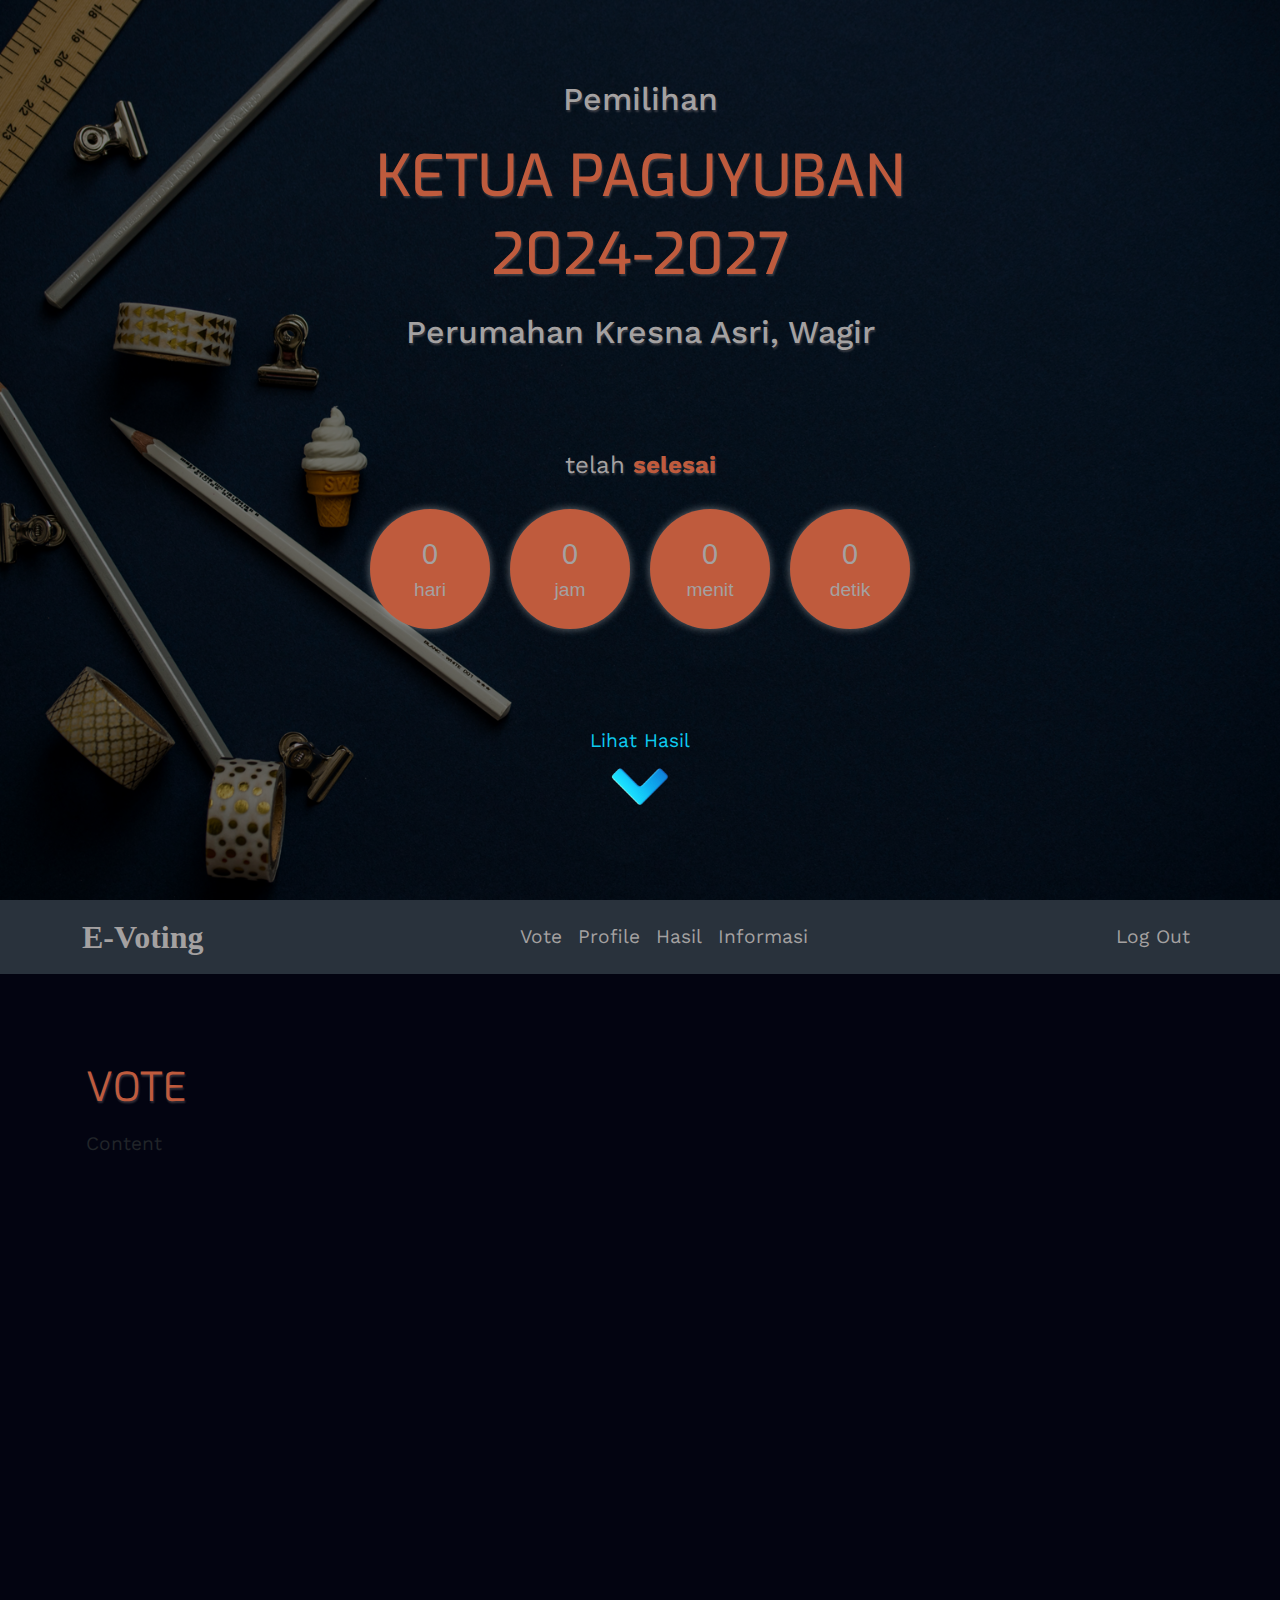
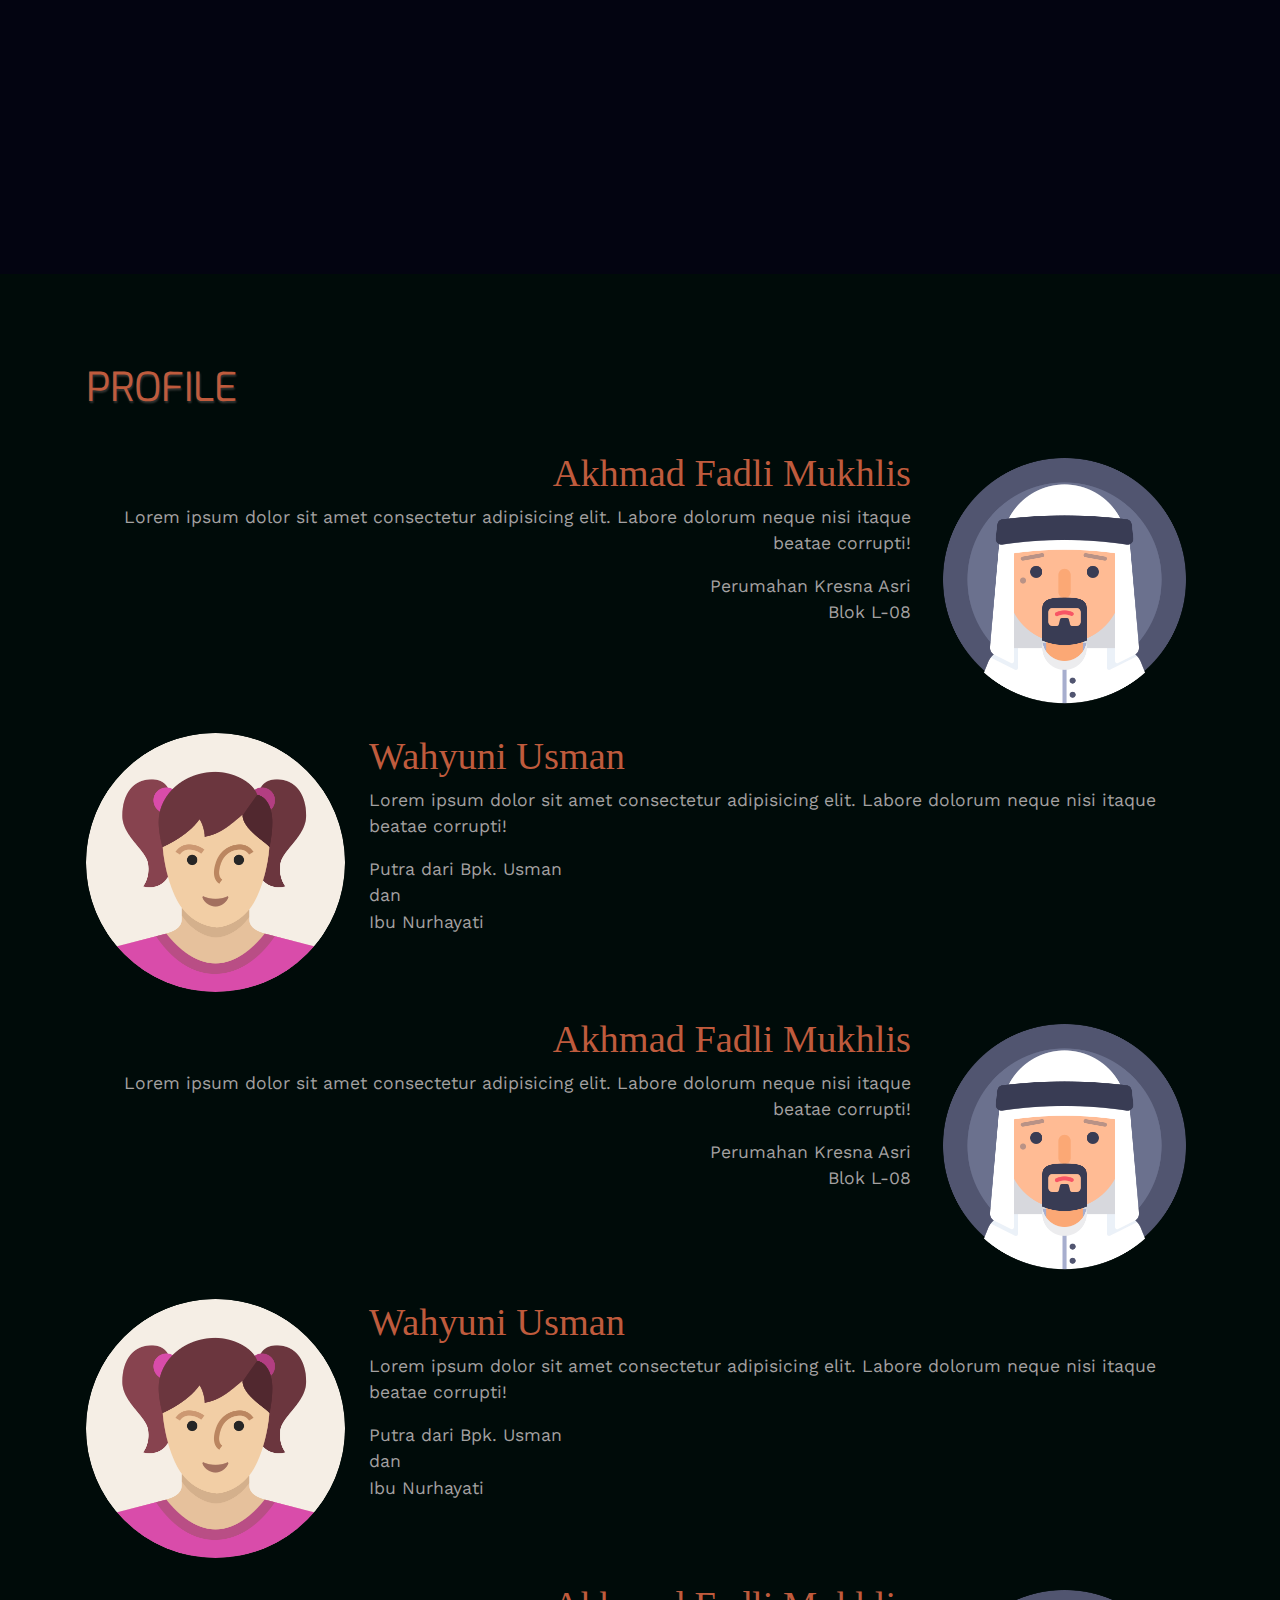
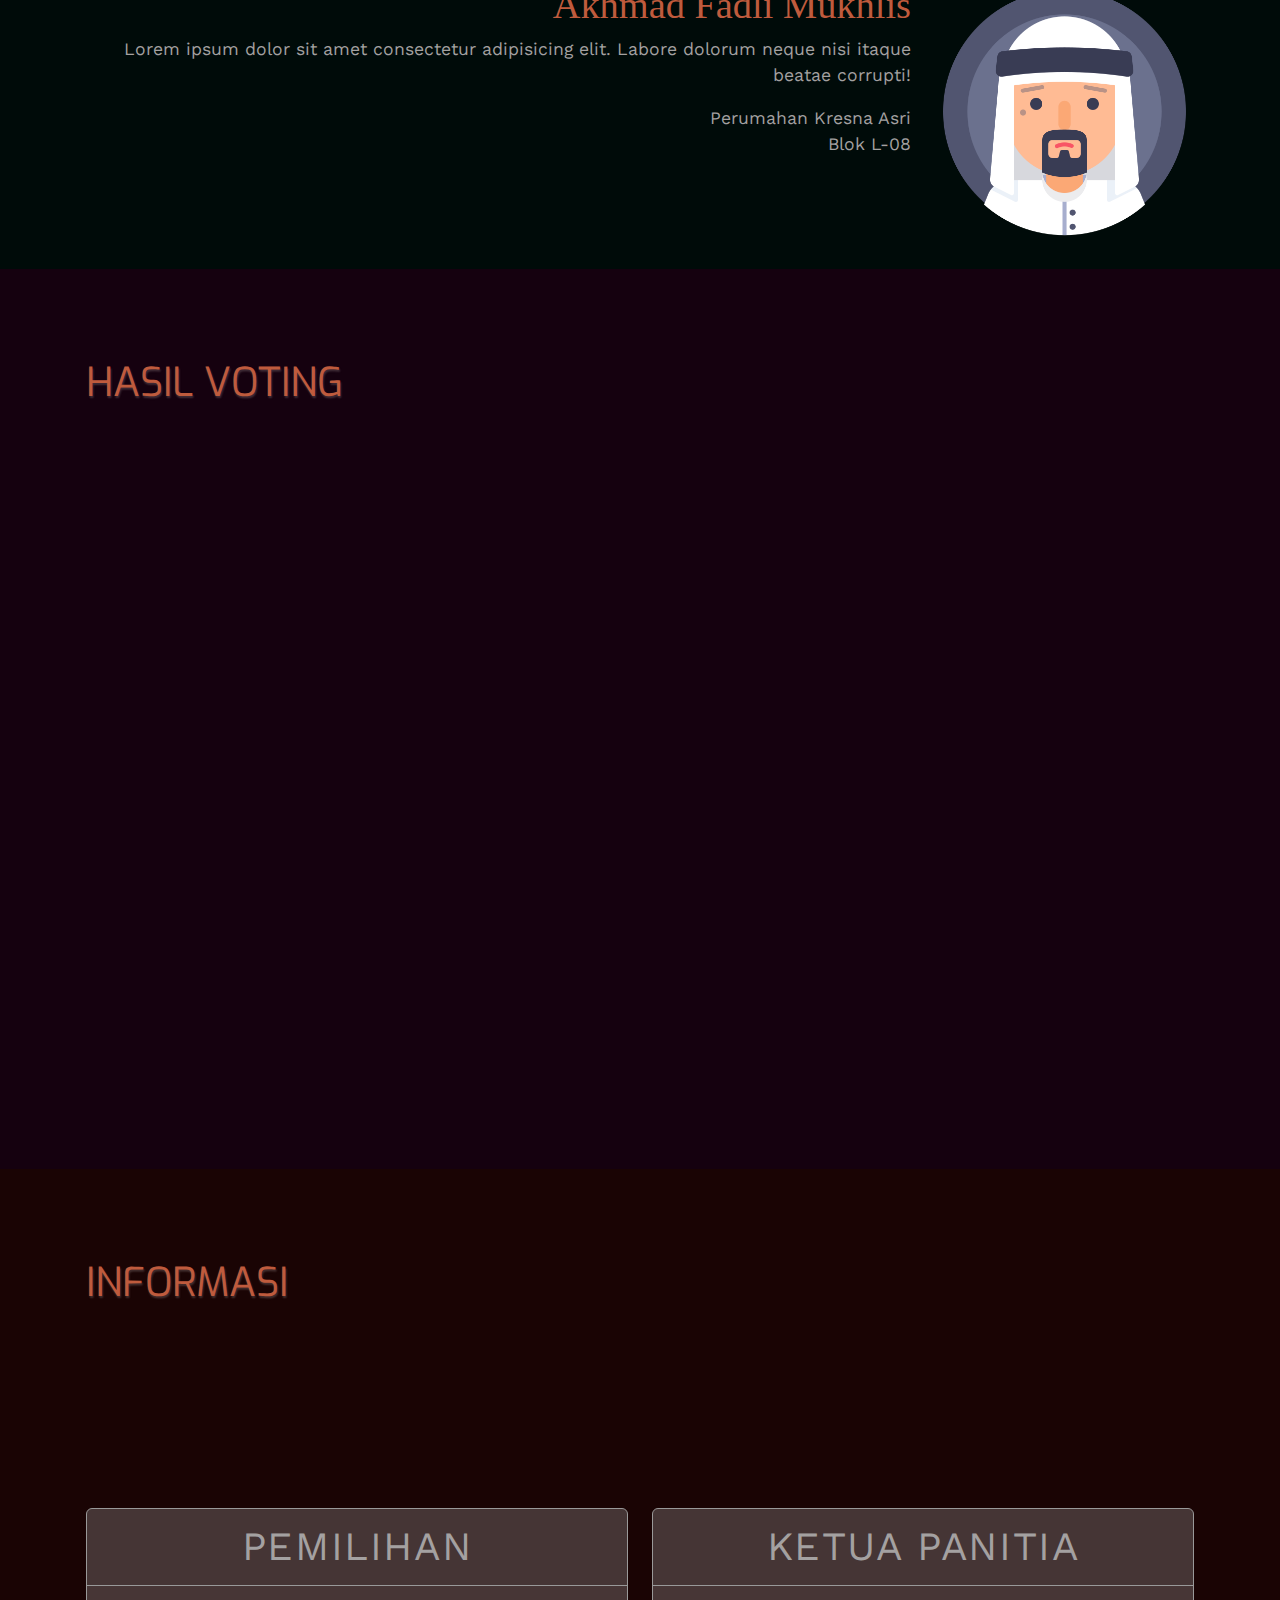
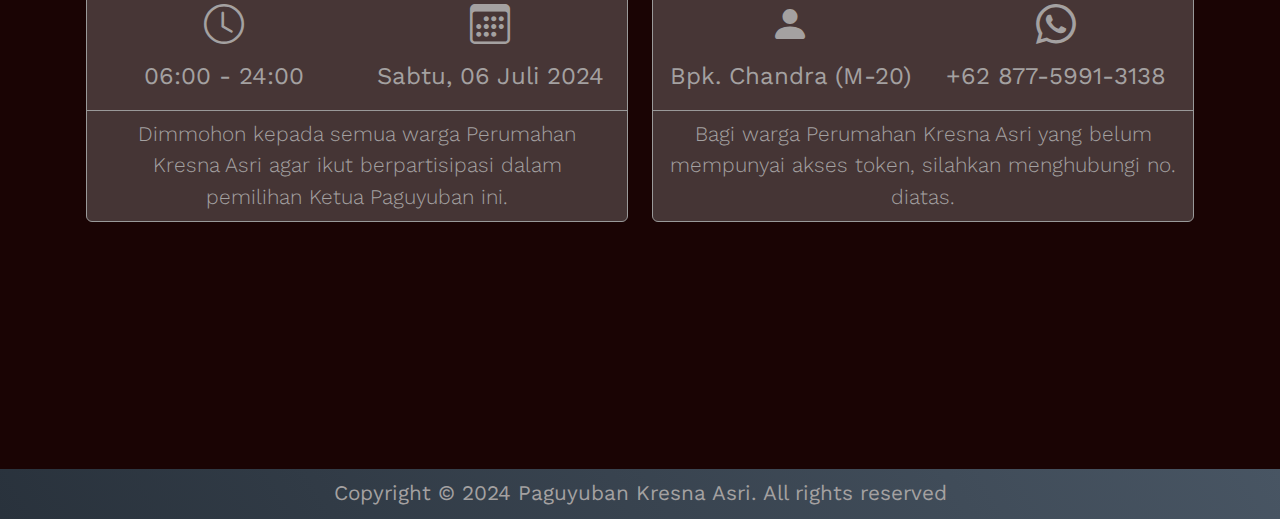
==== main.html @ 70412a26 "e-voting" ====
<!DOCTYPE html>
<html lang="en">

<head>
    <meta charset="UTF-8">
    <meta name="viewport" content="width=device-width, initial-scale=1.0">
    <title>e-voting</title>

    <!-- Bootsrap -->
    <link href="https://cdn.jsdelivr.net/npm/bootstrap@5.3.3/dist/css/bootstrap.min.css" rel="stylesheet"
        integrity="sha384-QWTKZyjpPEjISv5WaRU9OFeRpok6YctnYmDr5pNlyT2bRjXh0JMhjY6hW+ALEwIH" crossorigin="anonymous">

    <!-- Bootstrap Icons-->
    <link rel="stylesheet" href="https://cdn.jsdelivr.net/npm/bootstrap-icons@1.11.3/font/bootstrap-icons.min.css">

    <!-- Google Fonts -->
    <link rel="preconnect" href="https://fonts.googleapis.com">
    <link rel="preconnect" href="https://fonts.gstatic.com" crossorigin>
    <link
        href="https://fonts.googleapis.com/css2?family=Exo:ital,wght@0,100..900;1,100..900&family=Work+Sans:ital,wght@0,100..900;1,100..900&display=swap"
        rel="stylesheet">

    <!-- simplyCountdown -->
    <link rel="stylesheet" href="simplyCountdown.theme.default.css" />
    <script src="simplyCountdown.min.js"></script>

    <link rel="stylesheet" href="main-css.css">


</head>

<body>
    <a style="display:none" id="redirec" href="http://e-voting.test/main.html" target="_top">Link</a>

    <!-- Home -->
    <section id="home" class="d-flex text-center">
        <main class="home container d-flex align-items-center flex-column w-100">
            <div class="p-2 mt-auto">
                <h4>Pemilihan</h4>
            </div>
            <div class="p-2">
                <h1>KETUA PAGUYUBAN</h1>
                <h1>2024-2027</h1>
            </div>
            <div class="p-2 mb-auto">
                <h4>Perumahan Kresna Asri, Wagir</h4>
            </div>
            <div class="p-2">
                <p id="txtProses">akan <b class="text-orange">dimulai</b> dalam:</p>
                <div class="simply-countdown countdown"></div>
            </div>
            <div class="p-2 mb-auto mt-auto">
                <a class="arrow text-decoration-none align-items-center flex-column mt-3 bg-transparent" href="#profile"
                    id="moreInfo">
                    <div id="txtInfo" class="text-info">Lihat Profil Calon</div>
                    <img id="arrow" src="img/arrow.png" alt="arrow icon">
                </a>
            </div>
        </main>
    </section>
    <!-- End Home -->

    <!-- Navigation -->
    <nav class="navbar navbar-expand sticky-top mynavbar">
        <div class="container">
            <a class="navbar-brand" href="#">E-Voting</a>
            <button class="navbar-toggler" type="button" data-bs-toggle="collapse" data-bs-target="#navbarNav"
                aria-controls="navbarNav" aria-expanded="false" aria-label="Toggle navigation">
                <span class="navbar-toggler-icon"></span>
            </button>
            <div class="collapse navbar-collapse" id="navbarNav">
                <ul class="navbar-nav ms-auto">
                    <li class="nav-item">
                        <a class="nav-link" href="#vote">Vote</a>
                    </li>
                    <li class="nav-item">
                        <a class="nav-link" href="#profile">Profile</a>
                    </li>
                    <li class="nav-item">
                        <a class="nav-link" href="#result">Hasil</a>
                    </li>
                    <li class="nav-item">
                        <a class="nav-link" href="#contact">Informasi</a>
                    </li>
                </ul>
                <ul class="navbar-nav ms-auto">
                    <li class="nav-item">
                        <a class="nav-link" href="#">Log Out</a>
                    </li>
                </ul>
            </div>
        </div>
    </nav>
    <!-- End Navigation -->

    <!-- Vote -->
    <section id="vote" class="d-flex text-dark">
        <main class="container d-flex flex-column w-100">
            <div class="p-1 title">
                VOTE
            </div>
            <div class="p-1 mt-1 content">
                Content
            </div>
        </main>

    </section>
    <!-- End Vote -->

    <!-- Profile -->
    <section id="profile" class="d-flex">
        <main class="container d-flex flex-column w-100">
            <div class="p-1 title">
                PROFILE
            </div>
            <div class="p-1 mt-1 content">
                <div class="row calon" id="calon">
                    <div class="col-12 mb-4">
                        <div class="row">
                            <div class="col-9 text-end ">
                                <h3>Akhmad Fadli Mukhlis</h3>
                                <p>Lorem ipsum dolor sit amet consectetur adipisicing elit. Labore dolorum neque nisi
                                    itaque beatae
                                    corrupti!</p>
                                <p>Perumahan Kresna Asri <br> Blok L-08</p>
                            </div>
                            <div class="col-3">
                                <img src="img/userprofile1.png" alt="Akhmad Fadli Mukhlis"
                                    class="img-responsive rounded-circle ">
                            </div>
                        </div>
                    </div>
                    <div class="col-12 mb-4">
                        <div class="row">
                            <div class="col-3">
                                <img src="img/userprofile.png" alt="Wahyuni" class="img-responsive rounded-circle ">
                            </div>
                            <div class="col-9">
                                <h3>Wahyuni Usman</h3>
                                <p>Lorem ipsum dolor sit amet consectetur adipisicing elit. Labore dolorum neque nisi
                                    itaque beatae
                                    corrupti!</p>
                                <p>Putra dari Bpk. Usman <br> dan <br> Ibu Nurhayati</p>
                            </div>
                        </div>
                    </div>
                    <div class="col-12 mb-4">
                        <div class="row">
                            <div class="col-9 text-end ">
                                <h3>Akhmad Fadli Mukhlis</h3>
                                <p>Lorem ipsum dolor sit amet consectetur adipisicing elit. Labore dolorum neque nisi
                                    itaque beatae
                                    corrupti!</p>
                                <p>Perumahan Kresna Asri <br> Blok L-08</p>
                            </div>
                            <div class="col-3">
                                <img src="img/userprofile1.png" alt="Akhmad Fadli Mukhlis"
                                    class="img-responsive rounded-circle ">
                            </div>
                        </div>
                    </div>
                    <div class="col-12 mb-4">
                        <div class="row">
                            <div class="col-3">
                                <img src="img/userprofile.png" alt="Wahyuni" class="img-responsive rounded-circle ">
                            </div>
                            <div class="col-9">
                                <h3>Wahyuni Usman</h3>
                                <p>Lorem ipsum dolor sit amet consectetur adipisicing elit. Labore dolorum neque nisi
                                    itaque beatae
                                    corrupti!</p>
                                <p>Putra dari Bpk. Usman <br> dan <br> Ibu Nurhayati</p>
                            </div>
                        </div>
                    </div>
                    <div class="col-12 mb-4">
                        <div class="row">
                            <div class="col-9 text-end ">
                                <h3>Akhmad Fadli Mukhlis</h3>
                                <p>Lorem ipsum dolor sit amet consectetur adipisicing elit. Labore dolorum neque nisi
                                    itaque beatae
                                    corrupti!</p>
                                <p>Perumahan Kresna Asri <br> Blok L-08</p>
                            </div>
                            <div class="col-3">
                                <img src="img/userprofile1.png" alt="Akhmad Fadli Mukhlis"
                                    class="img-responsive rounded-circle ">
                            </div>
                        </div>
                    </div>
                </div>
        </main>
    </section>
    <!-- End Profile -->

    <!-- Result -->
    <section id="result" class="d-flex text-dark">
        <main class="container d-flex flex-column w-100">
            <div class="p-1 title">
                HASIL VOTING
            </div>
            <div class="p-1 mt-1 content">

            </div>
        </main>
    </section>
    <!-- End Result -->

    <!-- Contact -->
    <section id="contact" class="d-flex">
        <main class="container d-flex flex-column info pb-4">
            <div class="p-1 title mb-3">
                INFORMASI
            </div>
            <div class="row justify-content-center p-1 mt-auto mb-auto">
                <div class="col-lg-6 col-10">
                    <div class="card text-center mb-5">
                        <div class="card-header"> PEMILIHAN </div>
                        <div class="card-body">
                            <div class="row justify-content-center ">
                                <div class="col-md-6">
                                    <i class="bi bi-clock h1 d-block "></i>
                                    <span>06:00 - 24:00</span>
                                </div>
                                <div class="col-md-6">
                                    <i class="bi bi-calendar3 h1 d-block "></i>
                                    <span>Sabtu, 06 Juli 2024</span>
                                </div>
                            </div>
                        </div>
                        <div class="card-footer">
                            Dimmohon kepada semua warga Perumahan Kresna Asri agar ikut berpartisipasi dalam pemilihan
                            Ketua Paguyuban ini.
                        </div>
                    </div>
                </div>
                <div class="col-lg-6 col-10">
                    <div class="card text-center">
                        <div class="card-header"> KETUA PANITIA </div>
                        <div class="card-body">
                            <div class="row justify-content-center ">
                                <div class="col-md-6">
                                    <i class="bi bi-person-fill h1 d-block"></i>
                                    <span>Bpk. Chandra (M-20)</span>
                                </div>
                                <div class="col-md-6">
                                    <i class="bi bi-whatsapp h1 d-block "></i>
                                    <a href="https://wa.me/6287759913138?text=Saya%20belum%20mendapatkan%20Token%20pemilihan%20Ketua%20Paguyuban."
                                        target="_blank">+62 877-5991-3138</a>
                                </div>
                            </div>
                        </div>
                        <div class="card-footer">
                            Bagi warga Perumahan Kresna Asri yang belum mempunyai akses token, silahkan menghubungi no.
                            diatas.
                        </div>
                    </div>
                </div>
            </div>
        </main>
    </section>
    <!-- End Contact -->

    <!-- Footer -->
    <div id="footer" class="d-flex">
        <div class="footer container d-flex align-items-center justify-content-center">
            <p class="mt-auto mb-auto">Copyright © 2024 Paguyuban Kresna Asri. All rights reserved</p>
        </div>
    </div>
    <!-- End Footer -->

    <script src="https://cdn.jsdelivr.net/npm/bootstrap@5.3.3/dist/js/bootstrap.bundle.min.js"
        integrity="sha384-YvpcrYf0tY3lHB60NNkmXc5s9fDVZLESaAA55NDzOxhy9GkcIdslK1eN7N6jIeHz"
        crossorigin="anonymous"></script>

    <script src="main-js.js"></script>
</body>

</html>
---- simplyCountdown.theme.default.css ----
.simply-countdown {
  overflow: hidden;
  display: table;
  font-family: "Arial", sans-serif;
  margin: auto;
}
.simply-countdown > .simply-section {
  width: 50px;
  height: 50px;
  padding: 60px;
  display: flex;
  align-items: center;
  justify-content: center;
  float: left;
  margin: 10px;
  background: #bf5b3d;
  box-shadow: 0 1px 3px rgba(0, 0, 0, 0.12), 0 1px 2px rgba(0, 0, 0, 0.24);
  border-radius: 50%;
}
.simply-countdown > .simply-section .simply-amount,
.simply-countdown > .simply-section .simply-word {
  display: block;
  text-align: center;
}

.simply-countdown > .simply-section .simply-amount {
  font-size: 1.8rem;
}
---- main-css.css ----
:root {
  --orange: #bf5b3d;
  --bg: #0a0a0a;
  --textshadow: 0 2px 2px rgba(24, 23, 28, 0.5);
  --textshadow1: 1px 2px 2px rgba(168, 153, 153, 0.3);
  --cardshadow: 5px 5px 15px rgba(0, 0, 0, 0.9);
  --textcolor: #a4a1a1;
  --worksan: "Work Sans", sans-serif;
  --exo: "Exo", sans-serif;
}

.text-orange {
  color: var(--orange);
}

body {
  font-size: 1.2rem;
  font-family: var(--worksan);
  color: var(--textcolor);
}

section {
  min-height: 100vh;
  position: relative;
}

/* Home */
#home {
  background-image: url(img/bg-home.png);
  background-size: cover;
  background-position: center;
  position: relative;
  z-index: 1;
}

#home::after,
#vote::after,
#profile::after,
#result::after,
#contact::after {
  content: "";
  position: absolute;
  left: 0;
  top: 0;
  height: 100%;
  width: 100%;
  background-color: rgba(0, 0, 0, 0.5);
  /* opacity: 0.5; */
  z-index: -1;
}

#home h1,
#home h4,
#home p {
  text-shadow: var(--textshadow1);
}

#home h1 {
  font-family: var(--exo);
  font-size: 3.6rem;
  color: var(--orange);
}

#home h4 {
  font-size: 2rem;
}

#home p {
  font-size: 1.5rem;
}

#home .arrow img {
  width: 64px;
}

#arrow {
  animation: 2s upDown infinite;
}

.simply-countdown > .simply-section {
  box-shadow: 0 0 8px rgba(255, 255, 255, 0.4);
}
/* End Home */

/* Navbar */
.mynavbar {
  background-color: #29323c;
  /* background-color: rgba(255, 255, 255, 0.5); */
  /* backdrop-filter: blur(4px); */
}

.mynavbar .navbar-brand {
  font-family: "Sacramento", cursive;
  font-size: 2rem;
  font-weight: bold;
  color: var(--textcolor);
}

.mynavbar .nav-link {
  color: var(--textcolor);
}

.mynavbar .nav-link:hover {
  text-decoration: underline;
  text-underline-offset: 0.5rem;
}
/* End Navbar */

#vote,
#profile,
#result,
#contact {
  padding-top: 5rem;
}

.title {
  font-family: var(--exo);
  font-size: 2.5rem;
  color: var(--orange);
  text-shadow: var(--textshadow1);
}

/* Vote */
#vote {
  background: #070922;
  position: relative;
  z-index: 1;
}
/* End Vote */

/* Profile */
#profile {
  background: #011612;
  position: relative;
  z-index: 1;
}

#profile p {
  font-size: 1.1rem;
}

#profile .calon {
  margin-top: 20px;
}

#profile .calon h3 {
  font-family: "Sacramento", cursive;
  font-size: 2.4rem;
  color: var(--orange);
}

#profile .calon img {
  width: 100%;
}
/* End Profile */

/* Result */
#result {
  background: #2b021f;
  position: relative;
  z-index: 1;
}
/* End Result */

/* Contact */
#contact {
  background: #340909;
  position: relative;
  z-index: 1;
}

.info .alamat {
  font-size: 1.1rem;
}

.info .description {
  font-size: 1rem;
  font-weight: 300;
}

.info .card {
  background-color: rgba(255, 255, 255, 0.2) !important;
  color: var(--textcolor);
  border: 1px solid #999;
}

.info .card-header {
  border-bottom: 1px solid #999;
  text-transform: uppercase;
  letter-spacing: 0.1rem;
  font-size: 2.5rem;
}

.info .card-body {
  font-size: 1.5rem;
}

.info .card-footer {
  border-top: 1px solid #999;
  font-size: 1.3rem;
  font-weight: 300;
}

.info a {
  text-decoration: none;
  color: var(--textcolor);
}
/* End Contact */

/* Footer */
#footer {
  background-image: linear-gradient(60deg, #29323c 0%, #485563 100%);
}
#footer .footer {
  min-height: 50px;
}

#footer p {
  font-size: 1.3rem;
}
/* End Footer */

/* Media Query */
/* Laptop */
@media (max-width: 1200px) {
}

/* Laptop */
@media (max-width: 992px) {
  html {
    font-size: 75%;
  }

  #home .arrow img {
    width: 50px;
  }

  .simply-countdown > .simply-section {
    padding: 50px;
  }
}

/* Tablet */
@media (max-width: 768px) {
  html {
    font-size: 65%;
  }

  #home .arrow img {
    width: 40px;
  }

  .simply-countdown > .simply-section {
    padding: 40px;
    margin: 5px;
  }
}

/* Mobile phone */
@media (max-width: 576px) {
  html {
    font-size: 60%;
  }

  #home .arrow img {
    width: 30px;
  }

  .simply-countdown > .simply-section {
    padding: 30px;
    margin: 3px;
  }
}

@keyframes upDown {
  0% {
    transform: translateY(0);
  }

  50% {
    transform: translateY(10px);
  }

  100% {
    transform: translateY(0);
  }
}
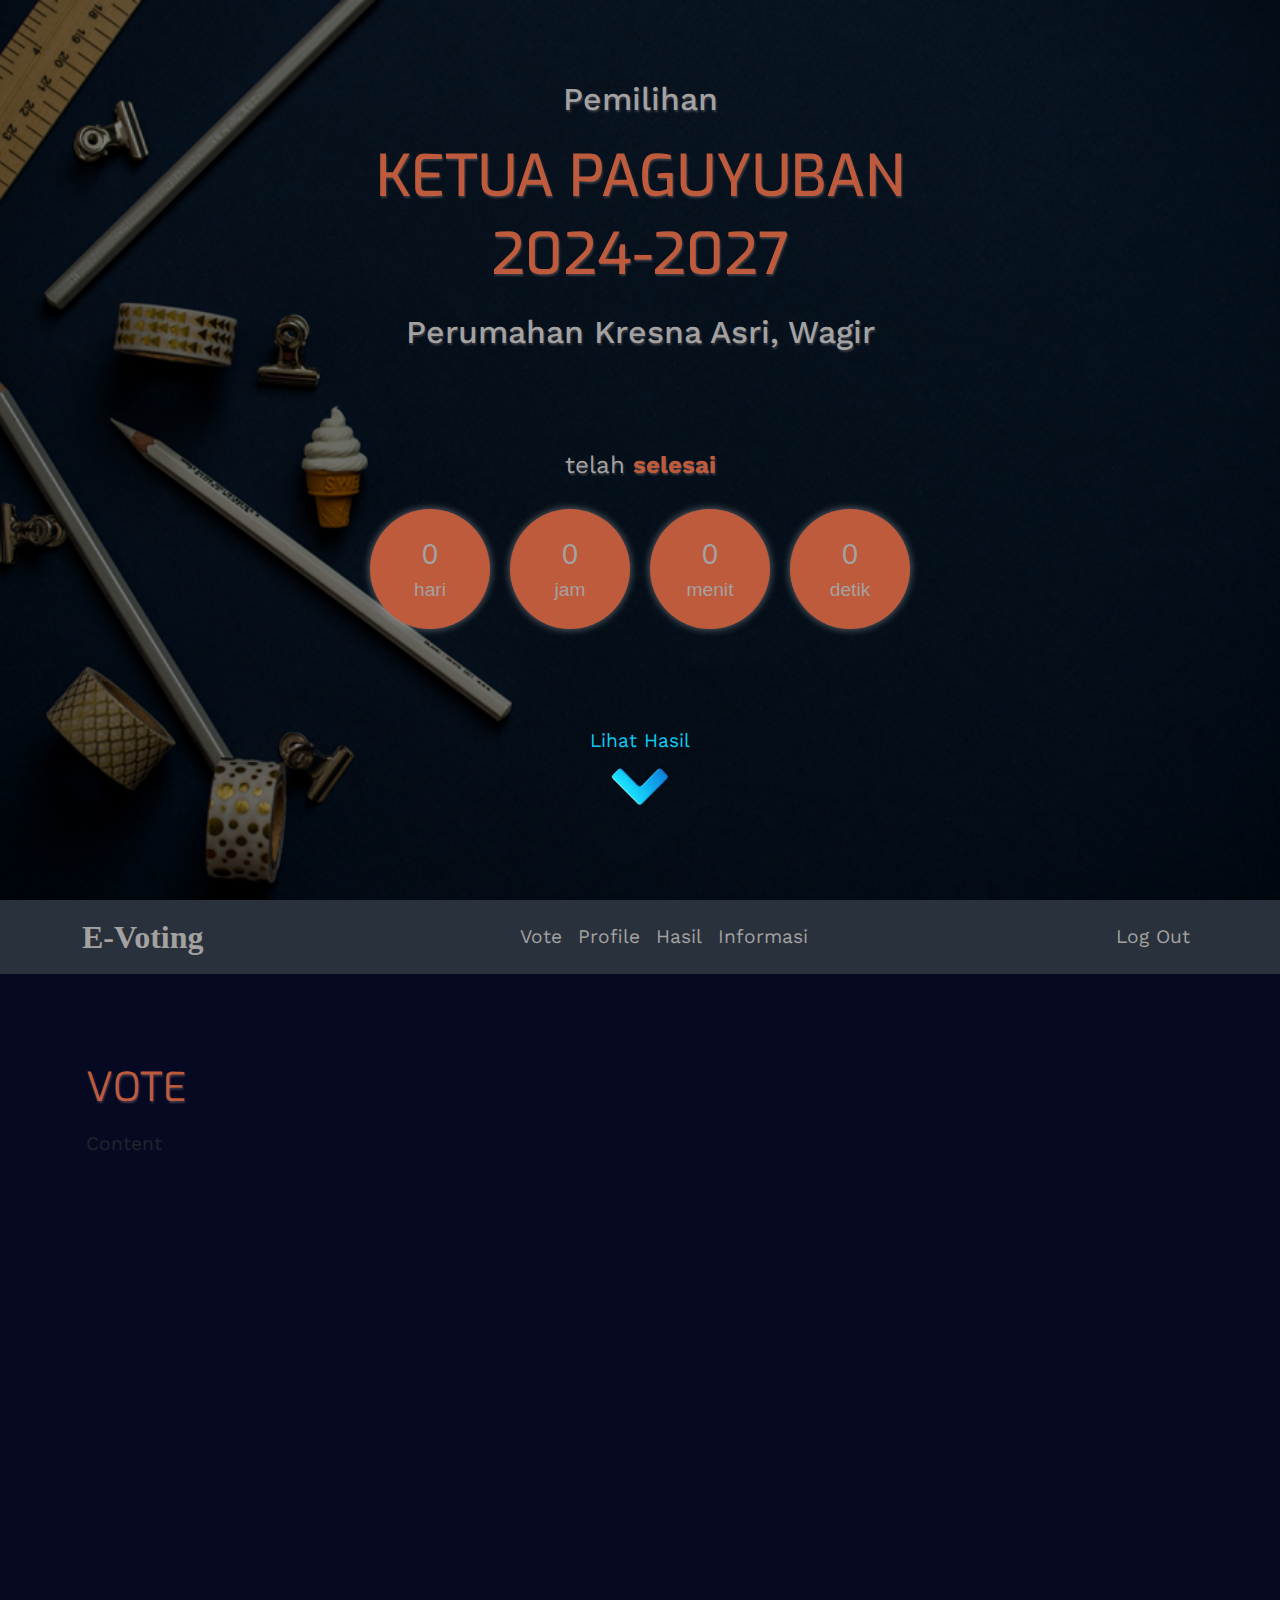
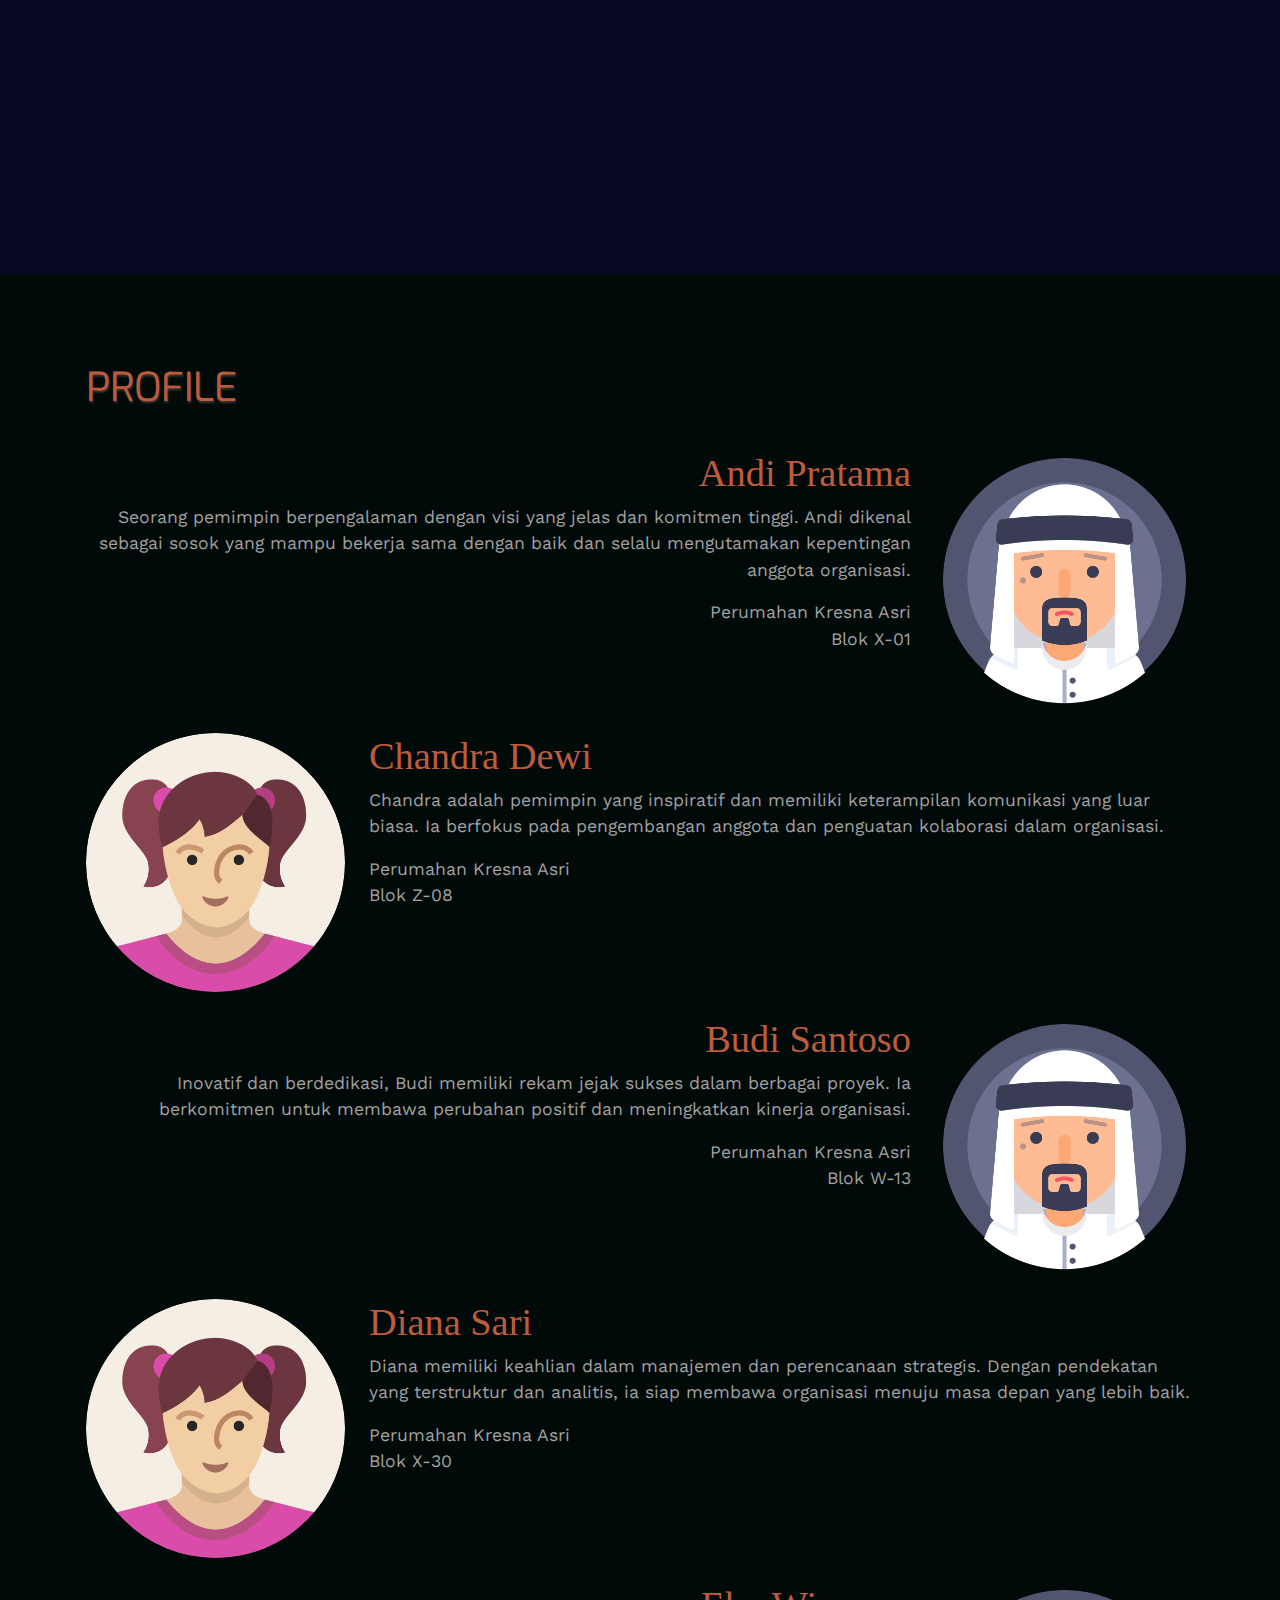
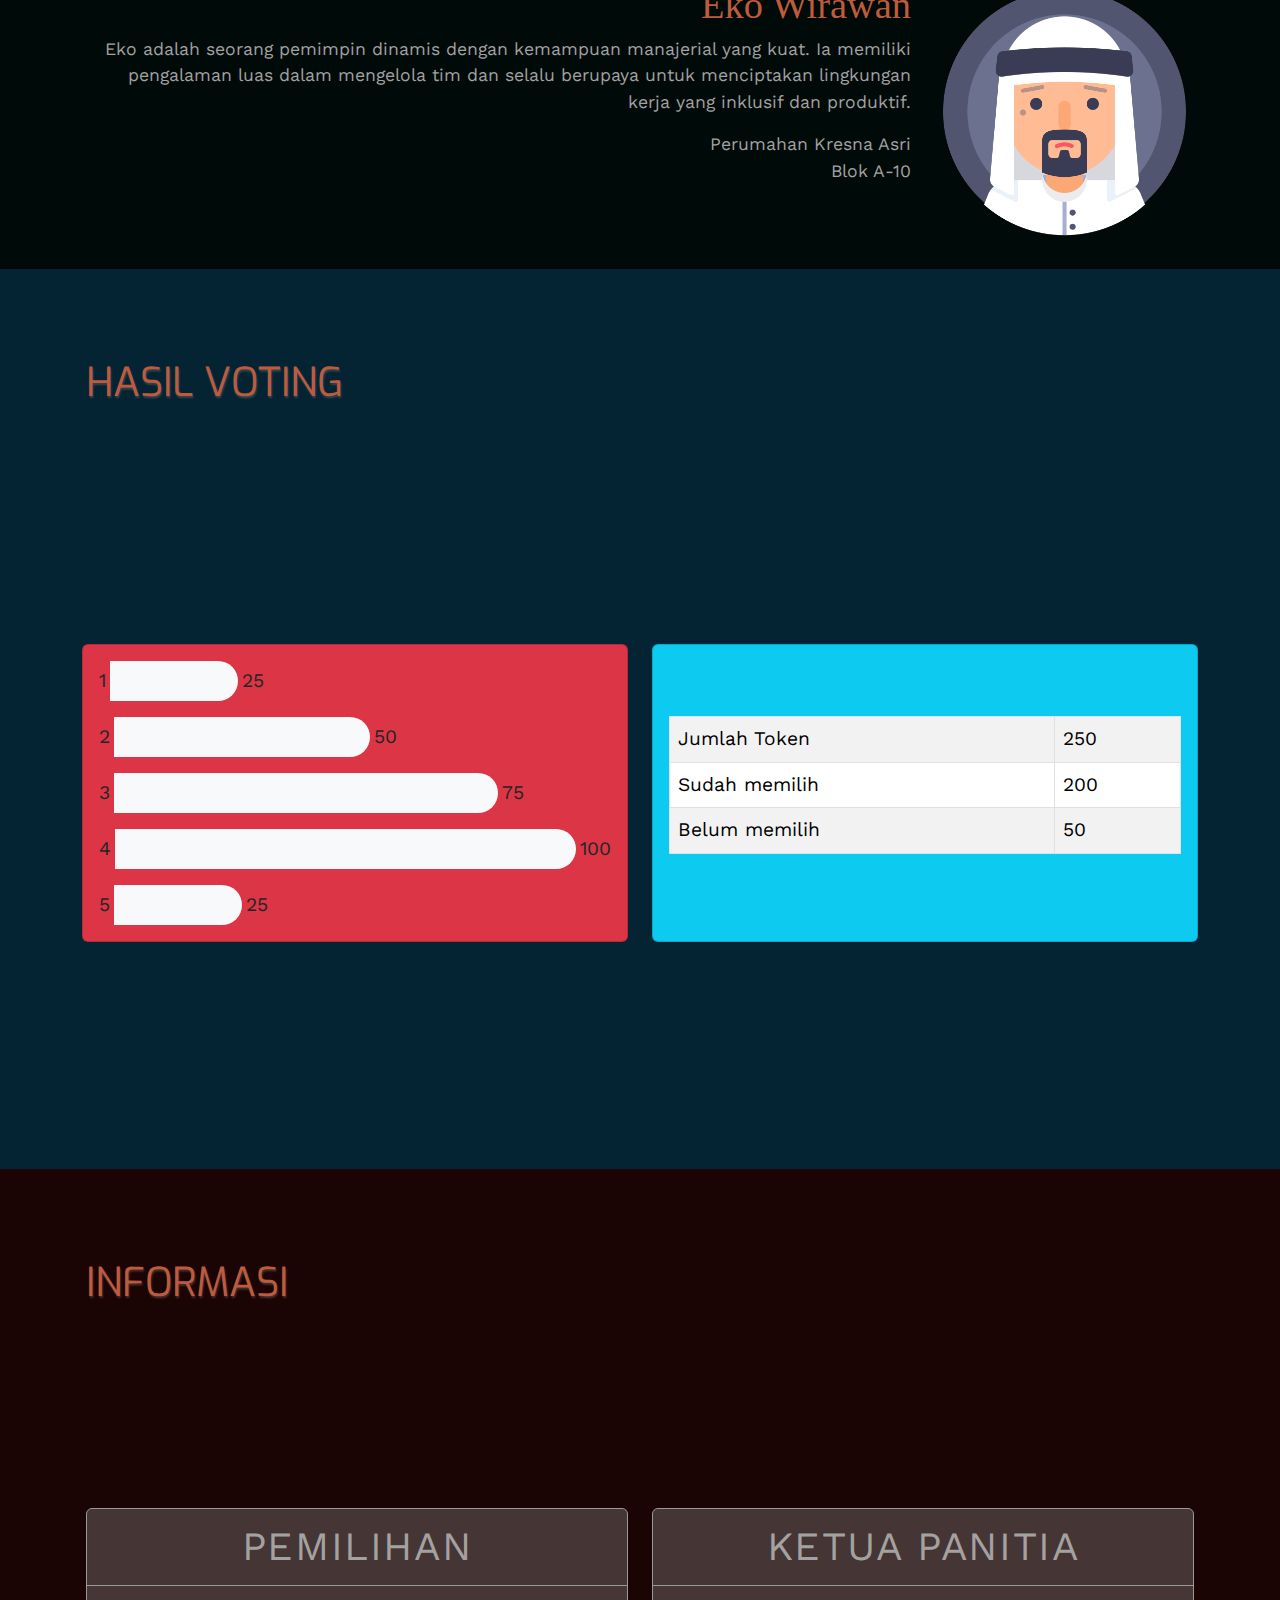
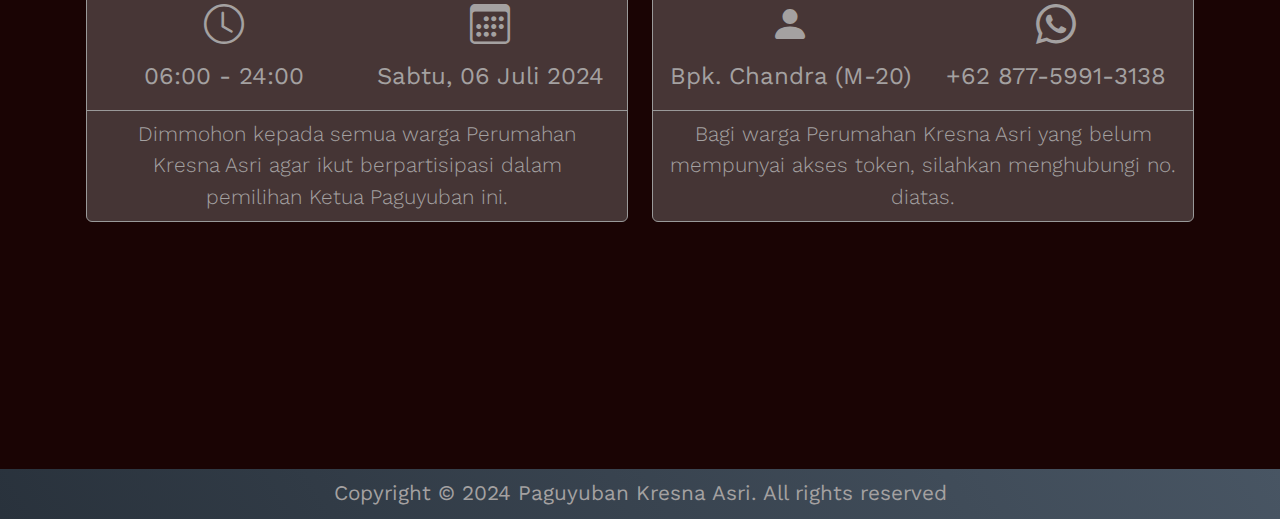
==== commit b0d82519: "Tambah Result" ====
--- a/main.html
+++ b/main.html
@@ -118,11 +118,11 @@
                     <div class="col-12 mb-4">
                         <div class="row">
                             <div class="col-9 text-end ">
-                                <h3>Akhmad Fadli Mukhlis</h3>
-                                <p>Lorem ipsum dolor sit amet consectetur adipisicing elit. Labore dolorum neque nisi
-                                    itaque beatae
-                                    corrupti!</p>
-                                <p>Perumahan Kresna Asri <br> Blok L-08</p>
+                                <h3>Andi Pratama</h3>
+                                <p>Seorang pemimpin berpengalaman dengan visi yang jelas dan komitmen tinggi. Andi
+                                    dikenal sebagai sosok yang mampu bekerja sama dengan baik dan selalu mengutamakan
+                                    kepentingan anggota organisasi.</p>
+                                <p>Perumahan Kresna Asri <br> Blok X-01</p>
                             </div>
                             <div class="col-3">
                                 <img src="img/userprofile1.png" alt="Akhmad Fadli Mukhlis"
@@ -136,22 +136,21 @@
                                 <img src="img/userprofile.png" alt="Wahyuni" class="img-responsive rounded-circle ">
                             </div>
                             <div class="col-9">
-                                <h3>Wahyuni Usman</h3>
-                                <p>Lorem ipsum dolor sit amet consectetur adipisicing elit. Labore dolorum neque nisi
-                                    itaque beatae
-                                    corrupti!</p>
-                                <p>Putra dari Bpk. Usman <br> dan <br> Ibu Nurhayati</p>
+                                <h3>Chandra Dewi</h3>
+                                <p>Chandra adalah pemimpin yang inspiratif dan memiliki keterampilan komunikasi yang
+                                    luar biasa. Ia berfokus pada pengembangan anggota dan penguatan kolaborasi dalam
+                                    organisasi.</p>
+                                <p>Perumahan Kresna Asri <br> Blok Z-08</p>
                             </div>
                         </div>
                     </div>
                     <div class="col-12 mb-4">
                         <div class="row">
                             <div class="col-9 text-end ">
-                                <h3>Akhmad Fadli Mukhlis</h3>
-                                <p>Lorem ipsum dolor sit amet consectetur adipisicing elit. Labore dolorum neque nisi
-                                    itaque beatae
-                                    corrupti!</p>
-                                <p>Perumahan Kresna Asri <br> Blok L-08</p>
+                                <h3>Budi Santoso</h3>
+                                <p>Inovatif dan berdedikasi, Budi memiliki rekam jejak sukses dalam berbagai proyek. Ia
+                                    berkomitmen untuk membawa perubahan positif dan meningkatkan kinerja organisasi.</p>
+                                <p>Perumahan Kresna Asri <br> Blok W-13</p>
                             </div>
                             <div class="col-3">
                                 <img src="img/userprofile1.png" alt="Akhmad Fadli Mukhlis"
@@ -165,22 +164,22 @@
                                 <img src="img/userprofile.png" alt="Wahyuni" class="img-responsive rounded-circle ">
                             </div>
                             <div class="col-9">
-                                <h3>Wahyuni Usman</h3>
-                                <p>Lorem ipsum dolor sit amet consectetur adipisicing elit. Labore dolorum neque nisi
-                                    itaque beatae
-                                    corrupti!</p>
-                                <p>Putra dari Bpk. Usman <br> dan <br> Ibu Nurhayati</p>
+                                <h3>Diana Sari</h3>
+                                <p>Diana memiliki keahlian dalam manajemen dan perencanaan strategis. Dengan pendekatan
+                                    yang terstruktur dan analitis, ia siap membawa organisasi menuju masa depan yang
+                                    lebih baik.</p>
+                                <p>Perumahan Kresna Asri <br> Blok X-30</p>
                             </div>
                         </div>
                     </div>
                     <div class="col-12 mb-4">
                         <div class="row">
                             <div class="col-9 text-end ">
-                                <h3>Akhmad Fadli Mukhlis</h3>
-                                <p>Lorem ipsum dolor sit amet consectetur adipisicing elit. Labore dolorum neque nisi
-                                    itaque beatae
-                                    corrupti!</p>
-                                <p>Perumahan Kresna Asri <br> Blok L-08</p>
+                                <h3>Eko Wirawan</h3>
+                                <p>Eko adalah seorang pemimpin dinamis dengan kemampuan manajerial yang kuat. Ia
+                                    memiliki pengalaman luas dalam mengelola tim dan selalu berupaya untuk menciptakan
+                                    lingkungan kerja yang inklusif dan produktif.</p>
+                                <p>Perumahan Kresna Asri <br> Blok A-10</p>
                             </div>
                             <div class="col-3">
                                 <img src="img/userprofile1.png" alt="Akhmad Fadli Mukhlis"
@@ -199,8 +198,52 @@
             <div class="p-1 title">
                 HASIL VOTING
             </div>
-            <div class="p-1 mt-1 content">
-
+            <div class="mt-1 content d-flex gap-4 flex-column flex-md-row mt-auto mb-auto">
+                <div class="card w-100 p-3 bg-danger d-flex flex-column gap-3 justify-content-center">
+                    <div class="w-100 d-flex gap-1 item">
+                        <div class="d-flex align-items-center">1</div>
+                        <div class="w-25 bg-light bar"></div>
+                        <div class="d-flex align-items-center">25</div>
+                    </div>
+                    <div class="w-100 d-flex gap-1 item">
+                        <div class="d-flex align-items-center">2</div>
+                        <div class="w-50 bg-light bar"></div>
+                        <div class="d-flex align-items-center">50</div>
+                    </div>
+                    <div class="w-100 d-flex gap-1 item">
+                        <div class="d-flex align-items-center">3</div>
+                        <div class="w-75 bg-light bar"></div>
+                        <div class="d-flex align-items-center">75</div>
+                    </div>
+                    <div class="w-100 d-flex gap-1 item">
+                        <div class="d-flex align-items-center">4</div>
+                        <div class="w-100 bg-light bar"></div>
+                        <div class="d-flex align-items-center">100</div>
+                    </div>
+                    <div class="w-100 d-flex gap-1 item">
+                        <div class="d-flex align-items-center">5</div>
+                        <div class="w-25 bg-light bar"></div>
+                        <div class="d-flex align-items-center">25</div>
+                    </div>
+                </div>
+                <div class="card w-100 p-3 bg-info align-items-center justify-content-center">
+                    <table class="table table-striped table-bordered">
+                        <tbody>
+                            <tr>
+                                <td>Jumlah Token</td>
+                                <td>250</td>
+                            </tr>
+                            <tr>
+                                <td>Sudah memilih</td>
+                                <td>200</td>
+                            </tr>
+                            <tr>
+                                <td>Belum memilih</td>
+                                <td>50</td>
+                            </tr>
+                        </tbody>
+                    </table>
+                </div>
             </div>
         </main>
     </section>
--- a/main-css.css
+++ b/main-css.css
@@ -122,7 +122,7 @@
 
 /* Vote */
 #vote {
-  background: #070922;
+  background: #0f1244;
   position: relative;
   z-index: 1;
 }
@@ -156,9 +156,17 @@
 
 /* Result */
 #result {
-  background: #2b021f;
-  position: relative;
-  z-index: 1;
+  background: #0a4967;
+  position: relative;
+  z-index: 1;
+}
+
+#result .bar {
+  border-radius: 0 20px 20px 0;
+}
+
+#result .item {
+  height: 40px;
 }
 /* End Result */
 
@@ -228,7 +236,7 @@
 /* Laptop */
 @media (max-width: 992px) {
   html {
-    font-size: 75%;
+    font-size: 90%;
   }
 
   #home .arrow img {
@@ -243,7 +251,7 @@
 /* Tablet */
 @media (max-width: 768px) {
   html {
-    font-size: 65%;
+    font-size: 80%;
   }
 
   #home .arrow img {
@@ -259,7 +267,7 @@
 /* Mobile phone */
 @media (max-width: 576px) {
   html {
-    font-size: 60%;
+    font-size: 70%;
   }
 
   #home .arrow img {
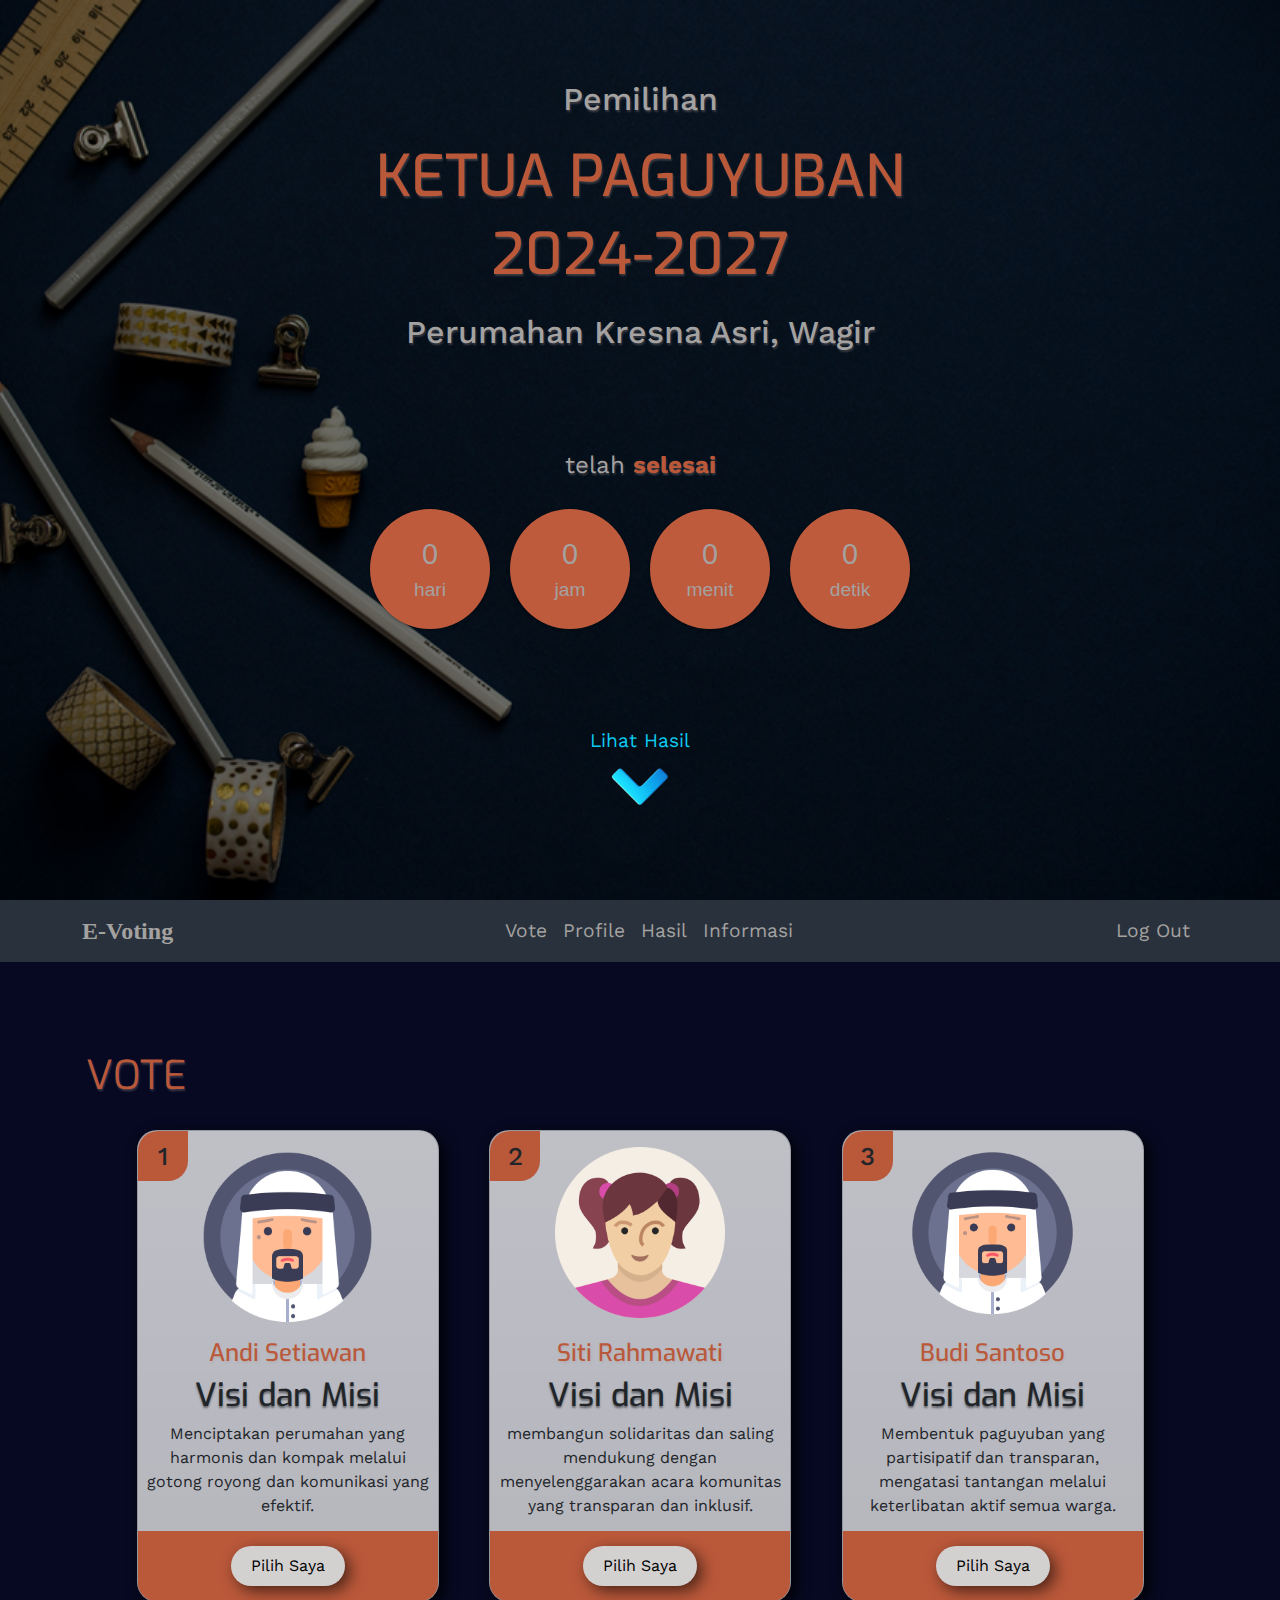
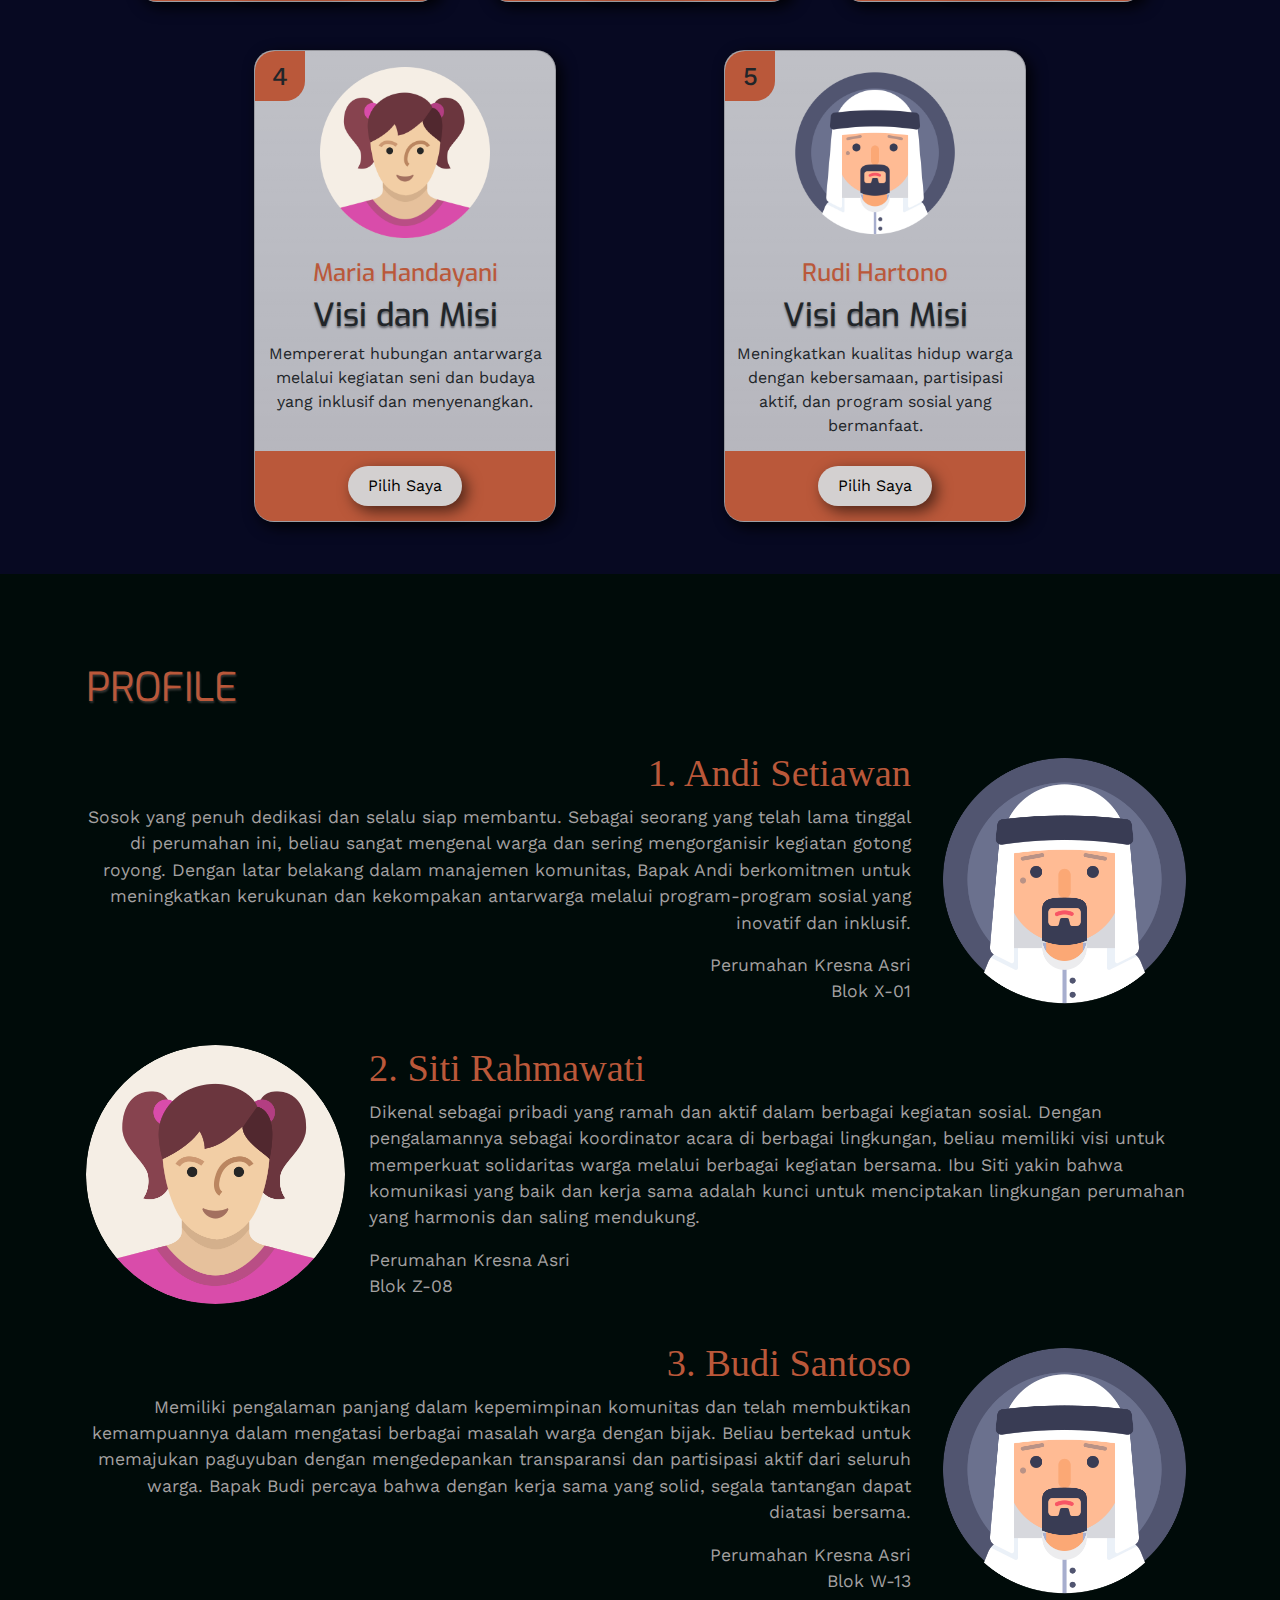
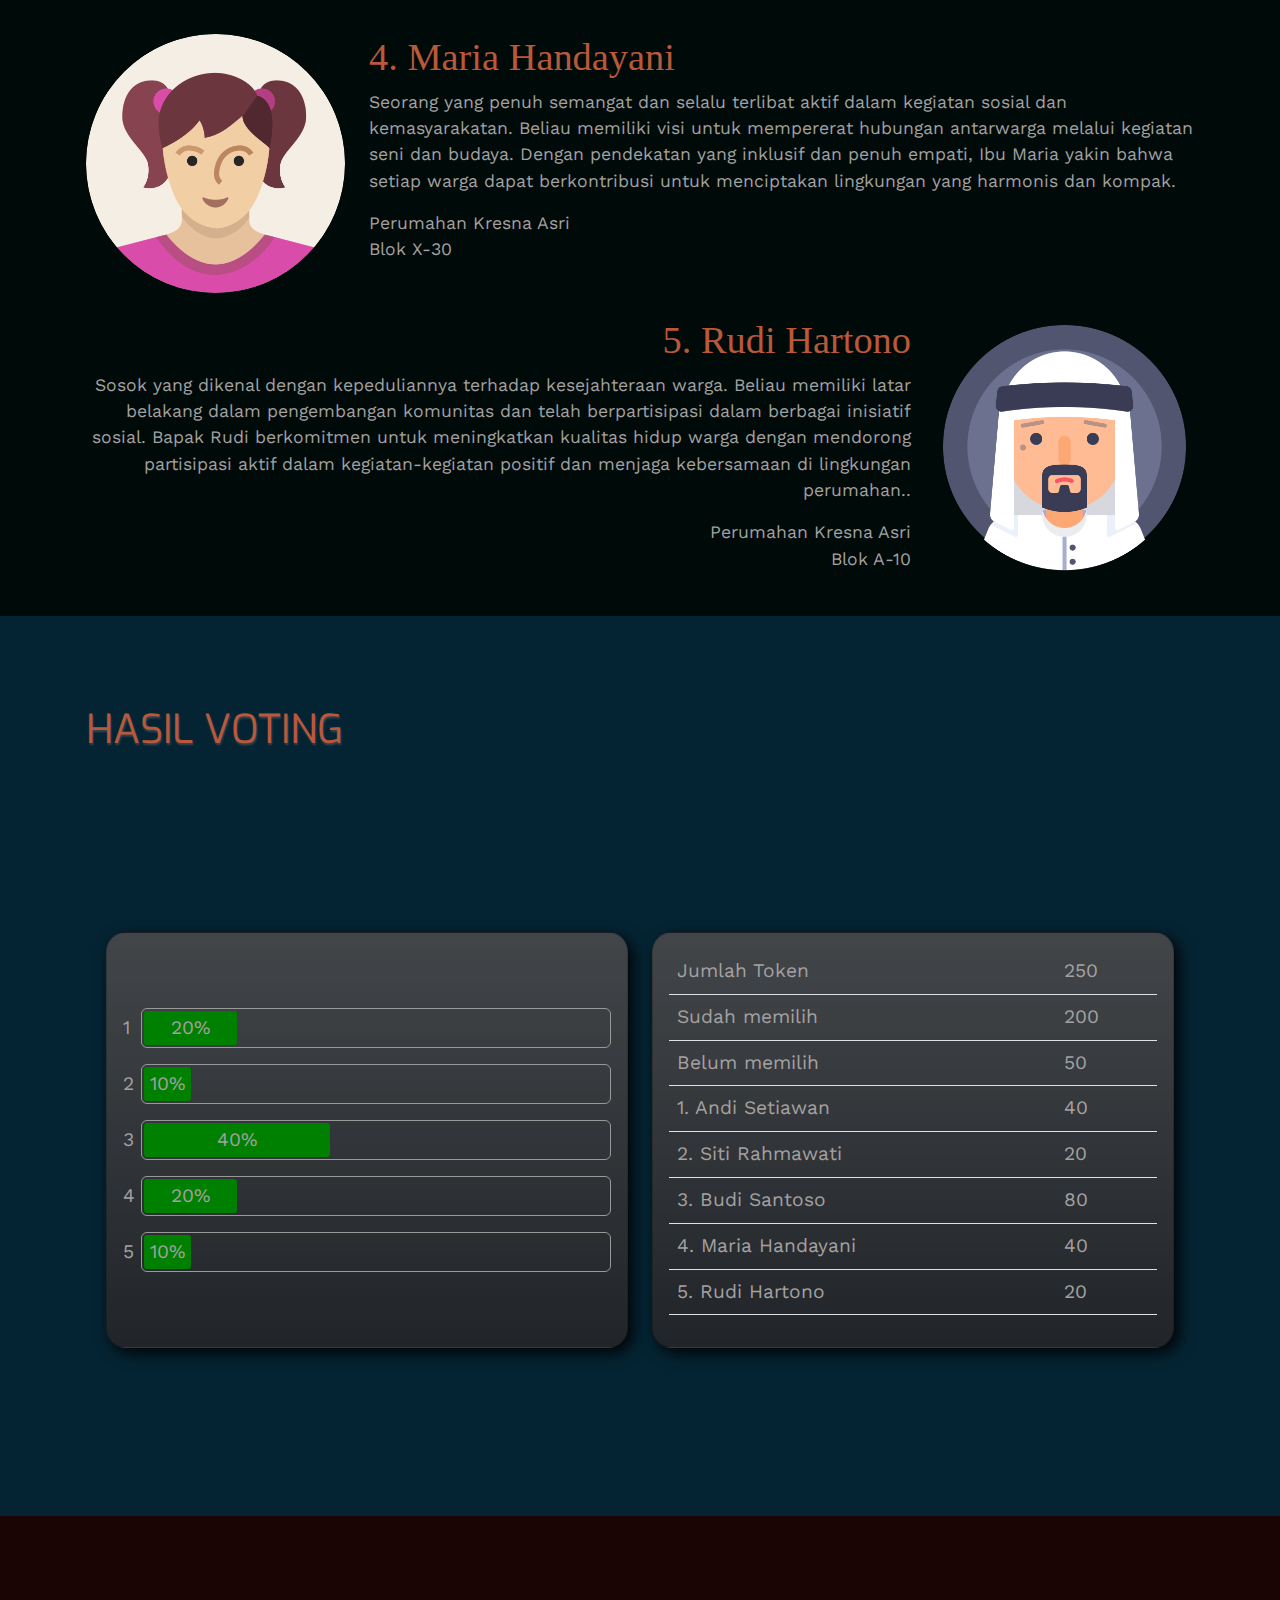
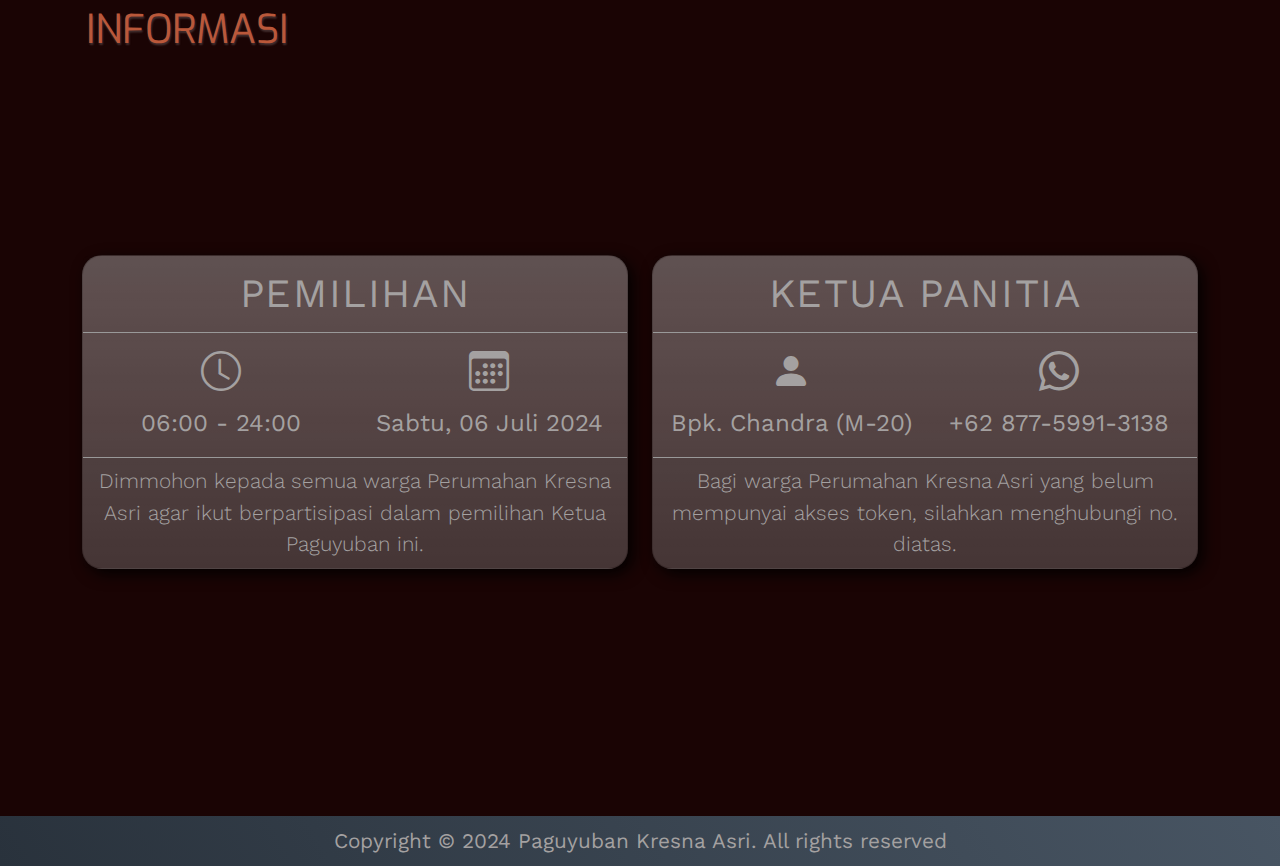
==== commit 556b54d5: "Tambah Vote dan Result" ====
--- a/main.html
+++ b/main.html
@@ -99,8 +99,97 @@
             <div class="p-1 title">
                 VOTE
             </div>
-            <div class="p-1 mt-1 content">
-                Content
+            <div class="p-1 mt-3 content d-flex w-100 flex-wrap align-items-center justify-content-evenly">
+                <div class="card mb-5 bg-gradient">
+                    <div class="card-image justify-content-center p-3">
+                        <div class="nomor">1</div>
+                        <img src="img/userprofile1.png" class="col-8" alt="">
+                    </div>
+                    <div class="card-text m-2">
+                        <h4 class="name">Andi Setiawan</h4>
+                        <h2>Visi dan Misi</h2>
+                        <p>Menciptakan perumahan yang harmonis dan kompak melalui gotong royong dan komunikasi yang
+                            efektif.</p>
+                    </div>
+                    <div class="card-button card-button-one">
+                        <div class="button">
+                            <input type="button" value="Pilih Saya">
+                        </div>
+                    </div>
+                </div>
+
+                <div class="card mb-5 bg-gradient">
+                    <div class="card-image row justify-content-center p-3">
+                        <div class="nomor">2</div>
+                        <img src="img/userprofile.png" class="col-8" alt="">
+                    </div>
+                    <div class="card-text m-2">
+                        <h4 class="name">Siti Rahmawati</h4>
+                        <h2>Visi dan Misi</h2>
+                        <p>membangun solidaritas dan saling mendukung dengan menyelenggarakan acara komunitas yang
+                            transparan dan inklusif.</p>
+                    </div>
+                    <div class="card-button card-button-one">
+                        <div class="button">
+                            <input type="button" value="Pilih Saya">
+                        </div>
+                    </div>
+                </div>
+
+                <div class="card mb-5 bg-gradient">
+                    <div class="card-image row justify-content-center p-3">
+                        <div class="nomor">3</div>
+                        <img src="img/userprofile1.png" class="col-8" alt="">
+                    </div>
+                    <div class="card-text m-2">
+                        <h4 class="name">Budi Santoso</h4>
+                        <h2>Visi dan Misi</h2>
+                        <p>Membentuk paguyuban yang partisipatif dan transparan, mengatasi tantangan melalui
+                            keterlibatan aktif semua warga.</p>
+                    </div>
+                    <div class="card-button card-button-one">
+                        <div class="button">
+                            <input type="button" value="Pilih Saya">
+                        </div>
+                    </div>
+                </div>
+
+                <div class="card mb-5 bg-gradient">
+                    <div class="card-image row justify-content-center p-3">
+                        <div class="nomor">4</div>
+                        <img src="img/userprofile.png" class="col-8" alt="">
+                    </div>
+                    <div class="card-text m-2">
+                        <h4 class="name">Maria Handayani</h4>
+                        <h2>Visi dan Misi</h2>
+                        <p>Mempererat hubungan antarwarga melalui kegiatan seni dan budaya yang inklusif dan
+                            menyenangkan.</p>
+                    </div>
+                    <div class="card-button card-button-one">
+                        <div class="button">
+                            <input type="button" value="Pilih Saya">
+                        </div>
+                    </div>
+                </div>
+
+                <div class="card mb-5 bg-gradient">
+                    <div class="card-image row justify-content-center p-3">
+                        <div class="nomor">5</div>
+                        <img src="img/userprofile1.png" class="col-8" alt="">
+                    </div>
+                    <div class="card-text m-2">
+                        <h4 class="name">Rudi Hartono</h4>
+                        <h2>Visi dan Misi</h2>
+                        <p>Meningkatkan kualitas hidup warga dengan kebersamaan, partisipasi aktif, dan program sosial
+                            yang bermanfaat.</p>
+                    </div>
+                    <div class="card-button card-button-one">
+                        <div class="button">
+                            <input type="button" value="Pilih Saya">
+                        </div>
+                    </div>
+                </div>
+
             </div>
         </main>
 
@@ -118,10 +207,12 @@
                     <div class="col-12 mb-4">
                         <div class="row">
                             <div class="col-9 text-end ">
-                                <h3>Andi Pratama</h3>
-                                <p>Seorang pemimpin berpengalaman dengan visi yang jelas dan komitmen tinggi. Andi
-                                    dikenal sebagai sosok yang mampu bekerja sama dengan baik dan selalu mengutamakan
-                                    kepentingan anggota organisasi.</p>
+                                <h3>1. Andi Setiawan</h3>
+                                <p>Sosok yang penuh dedikasi dan selalu siap membantu. Sebagai seorang yang telah lama
+                                    tinggal di perumahan ini, beliau sangat mengenal warga dan sering mengorganisir
+                                    kegiatan gotong royong. Dengan latar belakang dalam manajemen komunitas, Bapak Andi
+                                    berkomitmen untuk meningkatkan kerukunan dan kekompakan antarwarga melalui
+                                    program-program sosial yang inovatif dan inklusif.</p>
                                 <p>Perumahan Kresna Asri <br> Blok X-01</p>
                             </div>
                             <div class="col-3">
@@ -136,10 +227,12 @@
                                 <img src="img/userprofile.png" alt="Wahyuni" class="img-responsive rounded-circle ">
                             </div>
                             <div class="col-9">
-                                <h3>Chandra Dewi</h3>
-                                <p>Chandra adalah pemimpin yang inspiratif dan memiliki keterampilan komunikasi yang
-                                    luar biasa. Ia berfokus pada pengembangan anggota dan penguatan kolaborasi dalam
-                                    organisasi.</p>
+                                <h3>2. Siti Rahmawati</h3>
+                                <p>Dikenal sebagai pribadi yang ramah dan aktif dalam berbagai kegiatan sosial. Dengan
+                                    pengalamannya sebagai koordinator acara di berbagai lingkungan, beliau memiliki visi
+                                    untuk memperkuat solidaritas warga melalui berbagai kegiatan bersama. Ibu Siti yakin
+                                    bahwa komunikasi yang baik dan kerja sama adalah kunci untuk menciptakan lingkungan
+                                    perumahan yang harmonis dan saling mendukung.</p>
                                 <p>Perumahan Kresna Asri <br> Blok Z-08</p>
                             </div>
                         </div>
@@ -147,9 +240,12 @@
                     <div class="col-12 mb-4">
                         <div class="row">
                             <div class="col-9 text-end ">
-                                <h3>Budi Santoso</h3>
-                                <p>Inovatif dan berdedikasi, Budi memiliki rekam jejak sukses dalam berbagai proyek. Ia
-                                    berkomitmen untuk membawa perubahan positif dan meningkatkan kinerja organisasi.</p>
+                                <h3>3. Budi Santoso</h3>
+                                <p>Memiliki pengalaman panjang dalam kepemimpinan komunitas dan telah membuktikan
+                                    kemampuannya dalam mengatasi berbagai masalah warga dengan bijak. Beliau bertekad
+                                    untuk memajukan paguyuban dengan mengedepankan transparansi dan partisipasi aktif
+                                    dari seluruh warga. Bapak Budi percaya bahwa dengan kerja sama yang solid, segala
+                                    tantangan dapat diatasi bersama.</p>
                                 <p>Perumahan Kresna Asri <br> Blok W-13</p>
                             </div>
                             <div class="col-3">
@@ -164,10 +260,12 @@
                                 <img src="img/userprofile.png" alt="Wahyuni" class="img-responsive rounded-circle ">
                             </div>
                             <div class="col-9">
-                                <h3>Diana Sari</h3>
-                                <p>Diana memiliki keahlian dalam manajemen dan perencanaan strategis. Dengan pendekatan
-                                    yang terstruktur dan analitis, ia siap membawa organisasi menuju masa depan yang
-                                    lebih baik.</p>
+                                <h3>4. Maria Handayani</h3>
+                                <p>Seorang yang penuh semangat dan selalu terlibat aktif dalam kegiatan sosial dan
+                                    kemasyarakatan. Beliau memiliki visi untuk mempererat hubungan antarwarga melalui
+                                    kegiatan seni dan budaya. Dengan pendekatan yang inklusif dan penuh empati, Ibu
+                                    Maria yakin bahwa setiap warga dapat berkontribusi untuk menciptakan lingkungan yang
+                                    harmonis dan kompak.</p>
                                 <p>Perumahan Kresna Asri <br> Blok X-30</p>
                             </div>
                         </div>
@@ -175,10 +273,12 @@
                     <div class="col-12 mb-4">
                         <div class="row">
                             <div class="col-9 text-end ">
-                                <h3>Eko Wirawan</h3>
-                                <p>Eko adalah seorang pemimpin dinamis dengan kemampuan manajerial yang kuat. Ia
-                                    memiliki pengalaman luas dalam mengelola tim dan selalu berupaya untuk menciptakan
-                                    lingkungan kerja yang inklusif dan produktif.</p>
+                                <h3>5. Rudi Hartono</h3>
+                                <p>Sosok yang dikenal dengan kepeduliannya terhadap kesejahteraan warga. Beliau
+                                    memiliki latar belakang dalam pengembangan komunitas dan telah berpartisipasi dalam
+                                    berbagai inisiatif sosial. Bapak Rudi berkomitmen untuk meningkatkan kualitas hidup
+                                    warga dengan mendorong partisipasi aktif dalam kegiatan-kegiatan positif dan menjaga
+                                    kebersamaan di lingkungan perumahan..</p>
                                 <p>Perumahan Kresna Asri <br> Blok A-10</p>
                             </div>
                             <div class="col-3">
@@ -198,36 +298,46 @@
             <div class="p-1 title">
                 HASIL VOTING
             </div>
-            <div class="mt-1 content d-flex gap-4 flex-column flex-md-row mt-auto mb-auto">
-                <div class="card w-100 p-3 bg-danger d-flex flex-column gap-3 justify-content-center">
+            <div class="p-4 content d-flex gap-4 flex-column flex-md-row mt-auto mb-auto">
+                <div class="card w-100 p-3 d-flex flex-column gap-3 justify-content-center bg-dark bg-gradient">
                     <div class="w-100 d-flex gap-1 item">
-                        <div class="d-flex align-items-center">1</div>
-                        <div class="w-25 bg-light bar"></div>
-                        <div class="d-flex align-items-center">25</div>
+                        <div class="d-flex align-items-center nomor">1</div>
+                        <div class="w-100 bar">
+                            <div class="level h-100 d-flex align-items-center justify-content-around"
+                                style="width: 20%;">20%</div>
+                        </div>
                     </div>
                     <div class="w-100 d-flex gap-1 item">
-                        <div class="d-flex align-items-center">2</div>
-                        <div class="w-50 bg-light bar"></div>
-                        <div class="d-flex align-items-center">50</div>
+                        <div class="d-flex align-items-center nomor">2</div>
+                        <div class="w-100 bar">
+                            <div class="level h-100 d-flex align-items-center justify-content-around"
+                                style="width: 10%;">10%</div>
+                        </div>
                     </div>
                     <div class="w-100 d-flex gap-1 item">
-                        <div class="d-flex align-items-center">3</div>
-                        <div class="w-75 bg-light bar"></div>
-                        <div class="d-flex align-items-center">75</div>
+                        <div class="d-flex align-items-center nomor">3</div>
+                        <div class="w-100 bar">
+                            <div class="level h-100 d-flex align-items-center justify-content-around"
+                                style="width: 40%;">40%</div>
+                        </div>
                     </div>
                     <div class="w-100 d-flex gap-1 item">
-                        <div class="d-flex align-items-center">4</div>
-                        <div class="w-100 bg-light bar"></div>
-                        <div class="d-flex align-items-center">100</div>
+                        <div class="d-flex align-items-center nomor">4</div>
+                        <div class="w-100 bar">
+                            <div class="level h-100 d-flex align-items-center justify-content-around"
+                                style="width: 20%;">20%</div>
+                        </div>
                     </div>
                     <div class="w-100 d-flex gap-1 item">
-                        <div class="d-flex align-items-center">5</div>
-                        <div class="w-25 bg-light bar"></div>
-                        <div class="d-flex align-items-center">25</div>
-                    </div>
-                </div>
-                <div class="card w-100 p-3 bg-info align-items-center justify-content-center">
-                    <table class="table table-striped table-bordered">
+                        <div class="d-flex align-items-center nomor">5</div>
+                        <div class="w-100 bar">
+                            <div class="level h-100 d-flex align-items-center justify-content-around"
+                                style="width: 10%;">10%</div>
+                        </div>
+                    </div>
+                </div>
+                <div class="card w-100 p-3 align-items-center justify-content-center bg-dark bg-gradient">
+                    <table class="table">
                         <tbody>
                             <tr>
                                 <td>Jumlah Token</td>
@@ -240,6 +350,26 @@
                             <tr>
                                 <td>Belum memilih</td>
                                 <td>50</td>
+                            </tr>
+                            <tr>
+                                <td>1. Andi Setiawan</td>
+                                <td>40</td>
+                            </tr>
+                            <tr>
+                                <td>2. Siti Rahmawati</td>
+                                <td>20</td>
+                            </tr>
+                            <tr>
+                                <td>3. Budi Santoso</td>
+                                <td>80</td>
+                            </tr>
+                            <tr>
+                                <td>4. Maria Handayani</td>
+                                <td>40</td>
+                            </tr>
+                            <tr>
+                                <td>5. Rudi Hartono</td>
+                                <td>20</td>
                             </tr>
                         </tbody>
                     </table>
@@ -255,9 +385,9 @@
             <div class="p-1 title mb-3">
                 INFORMASI
             </div>
-            <div class="row justify-content-center p-1 mt-auto mb-auto">
+            <div class="row justify-content-center mt-auto mb-auto">
                 <div class="col-lg-6 col-10">
-                    <div class="card text-center mb-5">
+                    <div class="card text-center mb-5 bg-gradient">
                         <div class="card-header"> PEMILIHAN </div>
                         <div class="card-body">
                             <div class="row justify-content-center ">
@@ -278,7 +408,7 @@
                     </div>
                 </div>
                 <div class="col-lg-6 col-10">
-                    <div class="card text-center">
+                    <div class="card text-center bg-gradient">
                         <div class="card-header"> KETUA PANITIA </div>
                         <div class="card-body">
                             <div class="row justify-content-center ">
--- a/main-css.css
+++ b/main-css.css
@@ -1,5 +1,5 @@
 :root {
-  --orange: #bf5b3d;
+  --orange: #ba583a;
   --bg: #0a0a0a;
   --textshadow: 0 2px 2px rgba(24, 23, 28, 0.5);
   --textshadow1: 1px 2px 2px rgba(168, 153, 153, 0.3);
@@ -24,20 +24,7 @@
   position: relative;
 }
 
-/* Home */
-#home {
-  background-image: url(img/bg-home.png);
-  background-size: cover;
-  background-position: center;
-  position: relative;
-  z-index: 1;
-}
-
-#home::after,
-#vote::after,
-#profile::after,
-#result::after,
-#contact::after {
+section::after {
   content: "";
   position: absolute;
   left: 0;
@@ -49,36 +36,60 @@
   z-index: -1;
 }
 
-#home h1,
-#home h4,
-#home p {
+#vote,
+#profile,
+#result,
+#contact {
+  padding-top: 5rem;
+}
+
+.title {
+  font-family: var(--exo);
+  font-size: 2.5rem;
+  color: var(--orange);
   text-shadow: var(--textshadow1);
 }
 
-#home h1 {
-  font-family: var(--exo);
-  font-size: 3.6rem;
-  color: var(--orange);
-}
-
-#home h4 {
-  font-size: 2rem;
-}
-
-#home p {
-  font-size: 1.5rem;
-}
-
-#home .arrow img {
-  width: 64px;
-}
-
-#arrow {
-  animation: 2s upDown infinite;
-}
-
-.simply-countdown > .simply-section {
-  box-shadow: 0 0 8px rgba(255, 255, 255, 0.4);
+.card {
+  border-radius: 20px;
+  box-shadow: var(--cardshadow);
+}
+
+/* Home */
+#home {
+  background-image: url(img/bg-home.png);
+  background-size: cover;
+  background-position: center;
+  position: relative;
+  z-index: 1;
+
+  h1,
+  h4,
+  p {
+    text-shadow: var(--textshadow1);
+  }
+
+  h1 {
+    font-family: var(--exo);
+    font-size: 3.6rem;
+    color: var(--orange);
+  }
+
+  h4 {
+    font-size: 2rem;
+  }
+
+  p {
+    font-size: 1.5rem;
+  }
+
+  .arrow img {
+    width: 64px;
+  }
+
+  #arrow {
+    animation: 2s upDown infinite;
+  }
 }
 /* End Home */
 
@@ -87,44 +98,111 @@
   background-color: #29323c;
   /* background-color: rgba(255, 255, 255, 0.5); */
   /* backdrop-filter: blur(4px); */
-}
-
-.mynavbar .navbar-brand {
-  font-family: "Sacramento", cursive;
-  font-size: 2rem;
-  font-weight: bold;
-  color: var(--textcolor);
-}
-
-.mynavbar .nav-link {
-  color: var(--textcolor);
-}
-
-.mynavbar .nav-link:hover {
-  text-decoration: underline;
-  text-underline-offset: 0.5rem;
+
+  .navbar-brand {
+    font-family: cursive;
+    font-size: 1.5rem;
+    font-weight: bold;
+    color: var(--textcolor);
+  }
+
+  .nav-link {
+    color: var(--textcolor);
+  }
+
+  .nav-link:hover {
+    text-decoration: underline;
+    text-underline-offset: 0.5rem;
+  }
 }
 /* End Navbar */
-
-#vote,
-#profile,
-#result,
-#contact {
-  padding-top: 5rem;
-}
-
-.title {
-  font-family: var(--exo);
-  font-size: 2.5rem;
-  color: var(--orange);
-  text-shadow: var(--textshadow1);
-}
 
 /* Vote */
 #vote {
   background: #0f1244;
   position: relative;
   z-index: 1;
+
+  .card {
+    font-size: medium;
+    background: rgba(255, 255, 255, 0.7);
+    display: grid;
+    grid-template-columns: 300px;
+    grid-template-rows: 200px 200px 70px;
+    grid-template-areas: "image" "text" "button";
+    text-align: center;
+    cursor: pointer;
+    transition: 0.5s ease;
+  }
+
+  .card:hover {
+    transform: scale(1.1);
+    box-shadow: 5px 5px 15px rgba(0, 0, 0, 0.6);
+  }
+
+  .card-image {
+    grid-area: image;
+
+    .nomor {
+      width: 50px;
+      height: 50px;
+      position: absolute;
+      top: 0px;
+      left: 0px;
+      border-radius: 20px 0px 20px 0px;
+      background: var(--orange);
+      font-size: 1.6rem;
+      font-weight: 500;
+      align-content: center;
+    }
+  }
+
+  .card-text {
+    grid-area: text;
+  }
+
+  .card-text h4 {
+    font-family: var(--exo);
+    color: var(--orange);
+    text-shadow: var(--textshadow1);
+  }
+
+  .card-text h2 {
+    font-family: var(--exo);
+    text-shadow: var(--textshadow);
+  }
+
+  .card-button {
+    grid-area: button;
+    display: flex;
+    align-items: center;
+    justify-content: center;
+    border-bottom-left-radius: 18px;
+    border-bottom-right-radius: 18px;
+    background: var(--orange);
+  }
+
+  .card-button .button {
+    display: flex;
+    align-items: center;
+    justify-content: center;
+    flex-direction: column;
+  }
+
+  .card-button .button input[type="button"] {
+    padding: 8px 20px;
+    outline: none;
+    border: none;
+    background: rgb(211, 208, 208);
+    border-radius: 20px;
+    font-size: 16px;
+    cursor: pointer;
+    box-shadow: 5px 5px 15px rgba(0, 0, 0, 0.6);
+  }
+
+  .card-button .button input[type="button"]:hover {
+    background: rgb(255, 230, 1);
+  }
 }
 /* End Vote */
 
@@ -133,24 +211,24 @@
   background: #011612;
   position: relative;
   z-index: 1;
-}
-
-#profile p {
-  font-size: 1.1rem;
-}
-
-#profile .calon {
-  margin-top: 20px;
-}
-
-#profile .calon h3 {
-  font-family: "Sacramento", cursive;
-  font-size: 2.4rem;
-  color: var(--orange);
-}
-
-#profile .calon img {
-  width: 100%;
+
+  .calon {
+    margin-top: 20px;
+
+    p {
+      font-size: 1.1rem;
+    }
+
+    h3 {
+      font-family: cursive;
+      font-size: 2.4rem;
+      color: var(--orange);
+    }
+
+    img {
+      width: 100%;
+    }
+  }
 }
 /* End Profile */
 
@@ -159,14 +237,33 @@
   background: #0a4967;
   position: relative;
   z-index: 1;
-}
-
-#result .bar {
-  border-radius: 0 20px 20px 0;
-}
-
-#result .item {
-  height: 40px;
+
+  .item {
+    height: 40px;
+    color: var(--textcolor);
+
+    .nomor {
+      width: 15px;
+    }
+  }
+
+  .bar {
+    border: 1px solid #999;
+    /* border-radius: 6px 30px 30px 6px; */
+    border-radius: 6px;
+    background: transparent;
+    padding: 2px;
+
+    .level {
+      border-radius: 3px;
+      background: green;
+    }
+  }
+
+  td {
+    color: var(--textcolor);
+    background: transparent;
+  }
 }
 /* End Result */
 
@@ -175,56 +272,54 @@
   background: #340909;
   position: relative;
   z-index: 1;
-}
-
-.info .alamat {
-  font-size: 1.1rem;
-}
-
-.info .description {
-  font-size: 1rem;
-  font-weight: 300;
-}
-
-.info .card {
-  background-color: rgba(255, 255, 255, 0.2) !important;
-  color: var(--textcolor);
-  border: 1px solid #999;
-}
-
-.info .card-header {
-  border-bottom: 1px solid #999;
-  text-transform: uppercase;
-  letter-spacing: 0.1rem;
-  font-size: 2.5rem;
-}
-
-.info .card-body {
-  font-size: 1.5rem;
-}
-
-.info .card-footer {
-  border-top: 1px solid #999;
-  font-size: 1.3rem;
-  font-weight: 300;
-}
-
-.info a {
-  text-decoration: none;
-  color: var(--textcolor);
+
+  .info {
+    .description {
+      font-size: 1rem;
+      font-weight: 300;
+    }
+
+    .card {
+      background-color: rgba(255, 255, 255, 0.2) !important;
+      color: var(--textcolor);
+    }
+
+    .card-header {
+      border-bottom: 1px solid #999;
+      text-transform: uppercase;
+      letter-spacing: 0.1rem;
+      font-size: 2.5rem;
+    }
+
+    .card-body {
+      font-size: 1.5rem;
+    }
+
+    .card-footer {
+      border-top: 1px solid #999;
+      font-size: 1.3rem;
+      font-weight: 300;
+    }
+
+    a {
+      text-decoration: none;
+      color: var(--textcolor);
+    }
+  }
 }
 /* End Contact */
 
 /* Footer */
 #footer {
   background-image: linear-gradient(60deg, #29323c 0%, #485563 100%);
-}
-#footer .footer {
-  min-height: 50px;
-}
-
-#footer p {
-  font-size: 1.3rem;
+
+  .footer {
+    min-height: 50px;
+  }
+
+  p {
+    font-size: 1.3rem;
+  }
 }
 /* End Footer */
 
@@ -236,7 +331,7 @@
 /* Laptop */
 @media (max-width: 992px) {
   html {
-    font-size: 90%;
+    font-size: 85%;
   }
 
   #home .arrow img {
@@ -251,7 +346,7 @@
 /* Tablet */
 @media (max-width: 768px) {
   html {
-    font-size: 80%;
+    font-size: 75%;
   }
 
   #home .arrow img {
@@ -267,7 +362,7 @@
 /* Mobile phone */
 @media (max-width: 576px) {
   html {
-    font-size: 70%;
+    font-size: 65%;
   }
 
   #home .arrow img {
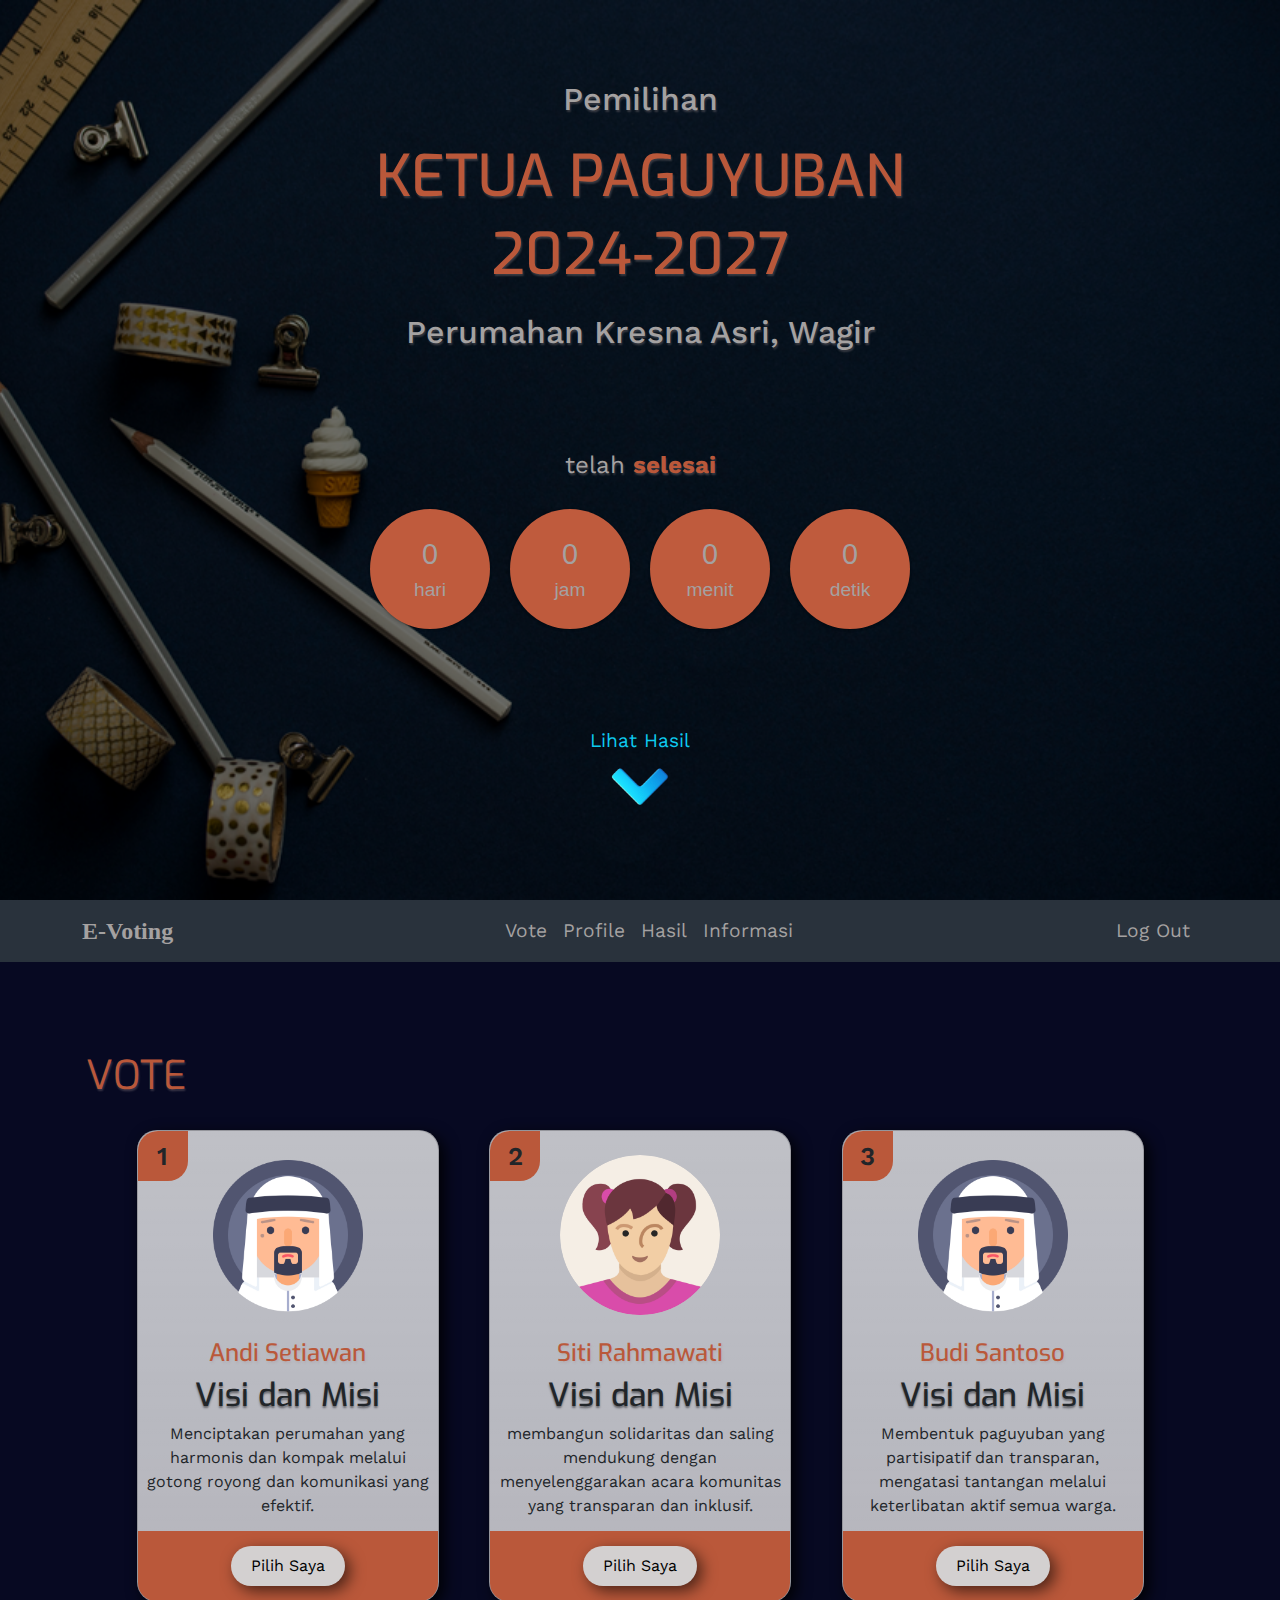
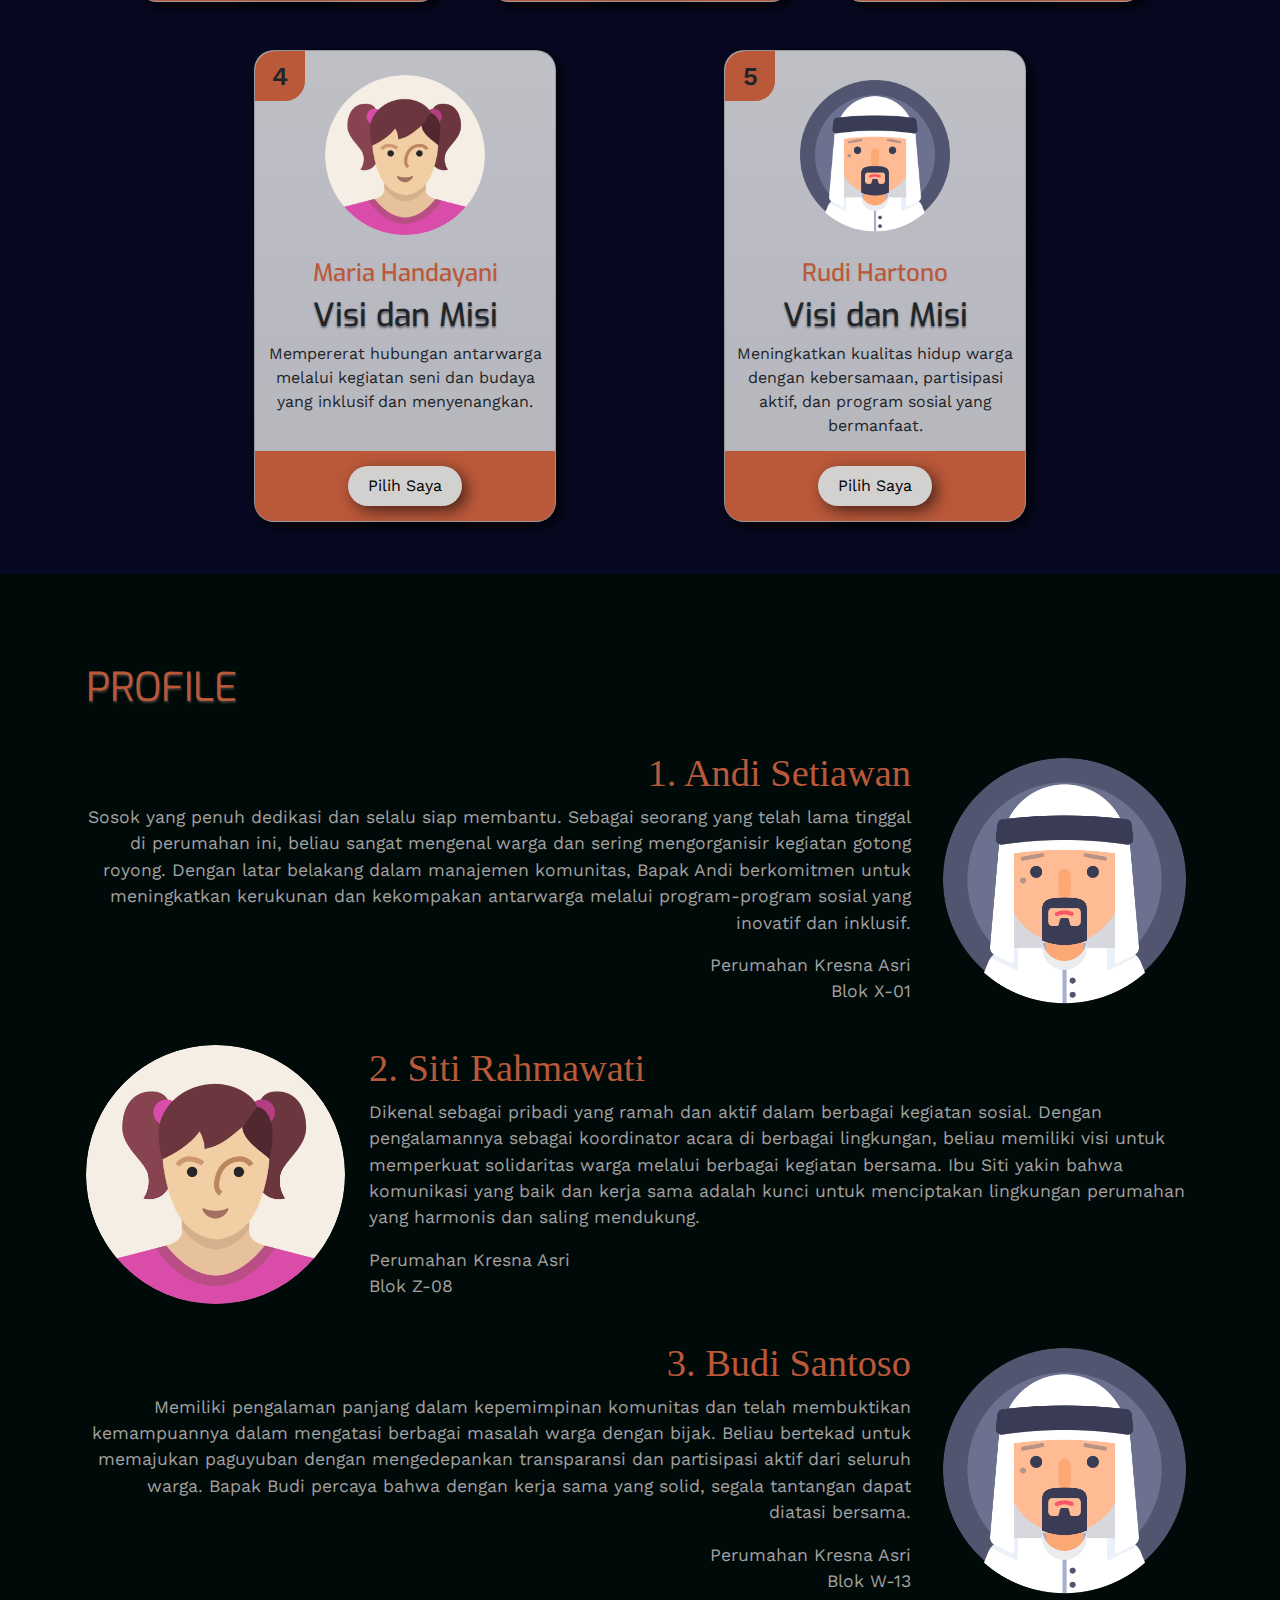
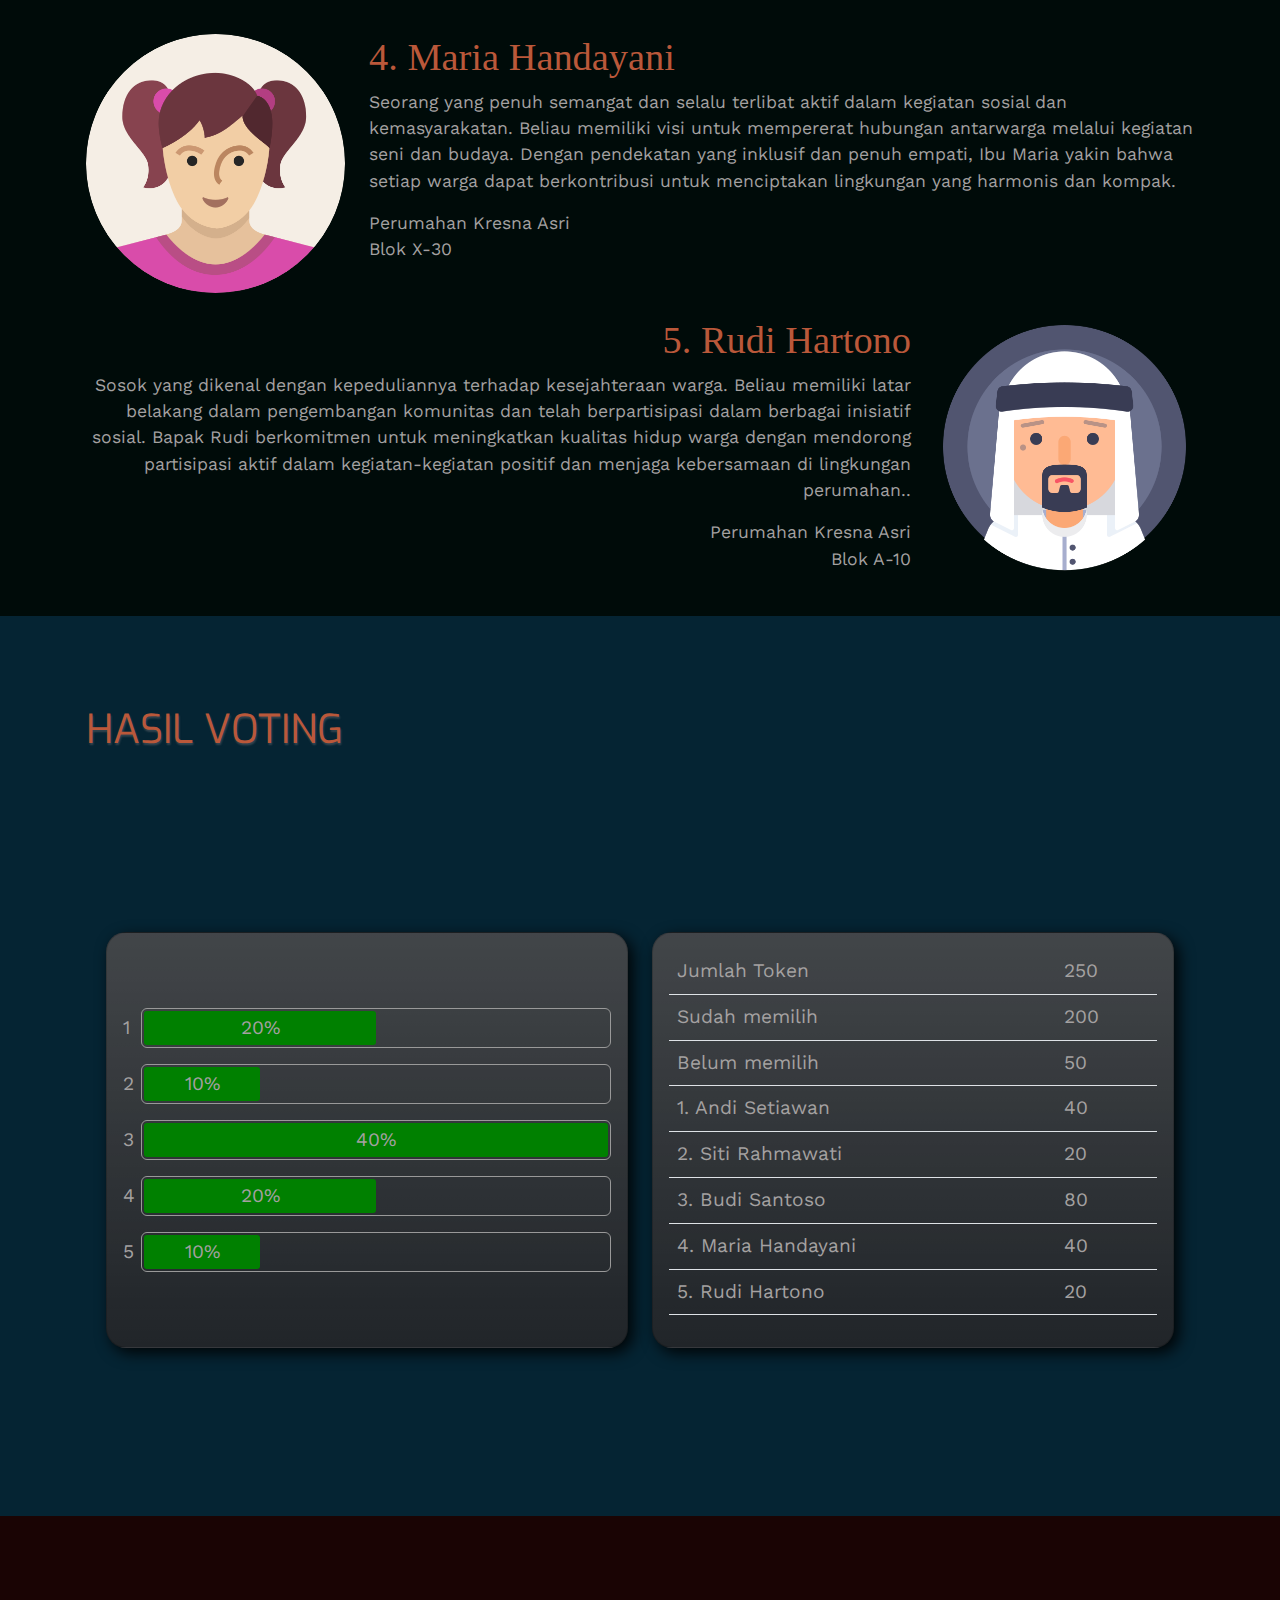
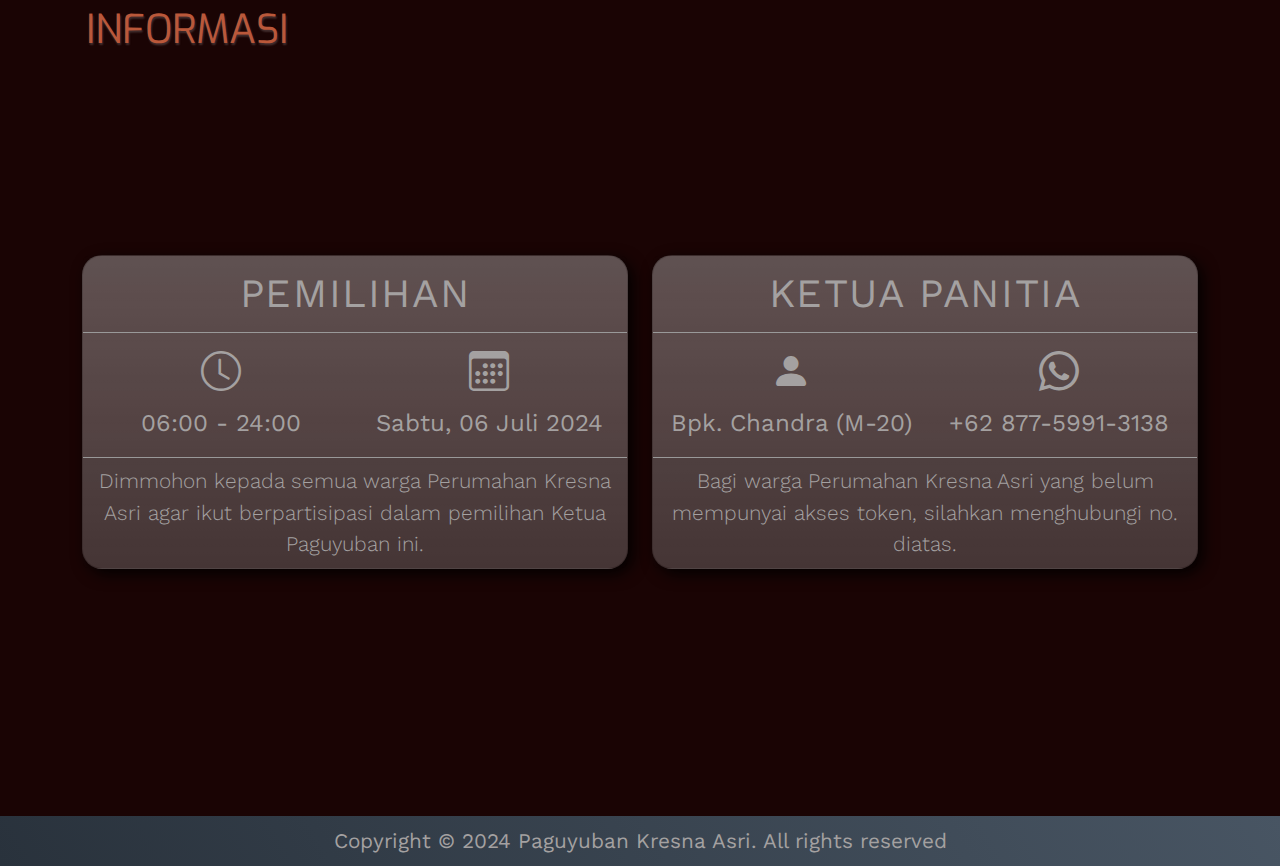
==== commit 8f3d1f53: "Edit Url Index" ====
--- a/main.html
+++ b/main.html
@@ -101,9 +101,9 @@
             </div>
             <div class="p-1 mt-3 content d-flex w-100 flex-wrap align-items-center justify-content-evenly">
                 <div class="card mb-5 bg-gradient">
-                    <div class="card-image justify-content-center p-3">
+                    <div class="card-image row justify-content-center p-4">
                         <div class="nomor">1</div>
-                        <img src="img/userprofile1.png" class="col-8" alt="">
+                        <img src="img/userprofile1.png" class="col-8 rounded-circle" alt="">
                     </div>
                     <div class="card-text m-2">
                         <h4 class="name">Andi Setiawan</h4>
@@ -113,15 +113,15 @@
                     </div>
                     <div class="card-button card-button-one">
                         <div class="button">
-                            <input type="button" value="Pilih Saya">
+                            <input type="button" value="Pilih Saya" data-bs-toggle="modal" data-bs-target="#modal1">
                         </div>
                     </div>
                 </div>
 
                 <div class="card mb-5 bg-gradient">
-                    <div class="card-image row justify-content-center p-3">
+                    <div class="card-image row justify-content-center p-4">
                         <div class="nomor">2</div>
-                        <img src="img/userprofile.png" class="col-8" alt="">
+                        <img src="img/userprofile.png" class="col-8 rounded-circle" alt="">
                     </div>
                     <div class="card-text m-2">
                         <h4 class="name">Siti Rahmawati</h4>
@@ -131,15 +131,15 @@
                     </div>
                     <div class="card-button card-button-one">
                         <div class="button">
-                            <input type="button" value="Pilih Saya">
+                            <input type="button" value="Pilih Saya" data-bs-toggle="modal" data-bs-target="#modal2">
                         </div>
                     </div>
                 </div>
 
                 <div class="card mb-5 bg-gradient">
-                    <div class="card-image row justify-content-center p-3">
+                    <div class="card-image row justify-content-center p-4">
                         <div class="nomor">3</div>
-                        <img src="img/userprofile1.png" class="col-8" alt="">
+                        <img src="img/userprofile1.png" class="col-8 rounded-circle" alt="">
                     </div>
                     <div class="card-text m-2">
                         <h4 class="name">Budi Santoso</h4>
@@ -149,15 +149,15 @@
                     </div>
                     <div class="card-button card-button-one">
                         <div class="button">
-                            <input type="button" value="Pilih Saya">
+                            <input type="button" value="Pilih Saya" data-bs-toggle="modal" data-bs-target="#modal3">
                         </div>
                     </div>
                 </div>
 
                 <div class="card mb-5 bg-gradient">
-                    <div class="card-image row justify-content-center p-3">
+                    <div class="card-image row justify-content-center p-4">
                         <div class="nomor">4</div>
-                        <img src="img/userprofile.png" class="col-8" alt="">
+                        <img src="img/userprofile.png" class="col-8 rounded-circle" alt="">
                     </div>
                     <div class="card-text m-2">
                         <h4 class="name">Maria Handayani</h4>
@@ -167,15 +167,15 @@
                     </div>
                     <div class="card-button card-button-one">
                         <div class="button">
-                            <input type="button" value="Pilih Saya">
+                            <input type="button" value="Pilih Saya" data-bs-toggle="modal" data-bs-target="#modal4">
                         </div>
                     </div>
                 </div>
 
                 <div class="card mb-5 bg-gradient">
-                    <div class="card-image row justify-content-center p-3">
+                    <div class="card-image row justify-content-center p-4">
                         <div class="nomor">5</div>
-                        <img src="img/userprofile1.png" class="col-8" alt="">
+                        <img src="img/userprofile1.png" class="col-8 rounded-circle" alt="">
                     </div>
                     <div class="card-text m-2">
                         <h4 class="name">Rudi Hartono</h4>
@@ -185,7 +185,7 @@
                     </div>
                     <div class="card-button card-button-one">
                         <div class="button">
-                            <input type="button" value="Pilih Saya">
+                            <input type="button" value="Pilih Saya" data-bs-toggle="modal" data-bs-target="#modal5">
                         </div>
                     </div>
                 </div>
@@ -207,6 +207,7 @@
                     <div class="col-12 mb-4">
                         <div class="row">
                             <div class="col-9 text-end ">
+
                                 <h3>1. Andi Setiawan</h3>
                                 <p>Sosok yang penuh dedikasi dan selalu siap membantu. Sebagai seorang yang telah lama
                                     tinggal di perumahan ini, beliau sangat mengenal warga dan sering mengorganisir
@@ -216,8 +217,7 @@
                                 <p>Perumahan Kresna Asri <br> Blok X-01</p>
                             </div>
                             <div class="col-3">
-                                <img src="img/userprofile1.png" alt="Akhmad Fadli Mukhlis"
-                                    class="img-responsive rounded-circle ">
+                                <img src="img/userprofile1.png" alt="" class="img-responsive rounded-circle ">
                             </div>
                         </div>
                     </div>
@@ -249,8 +249,7 @@
                                 <p>Perumahan Kresna Asri <br> Blok W-13</p>
                             </div>
                             <div class="col-3">
-                                <img src="img/userprofile1.png" alt="Akhmad Fadli Mukhlis"
-                                    class="img-responsive rounded-circle ">
+                                <img src="img/userprofile1.png" alt="" class="img-responsive rounded-circle ">
                             </div>
                         </div>
                     </div>
@@ -282,8 +281,7 @@
                                 <p>Perumahan Kresna Asri <br> Blok A-10</p>
                             </div>
                             <div class="col-3">
-                                <img src="img/userprofile1.png" alt="Akhmad Fadli Mukhlis"
-                                    class="img-responsive rounded-circle ">
+                                <img src="img/userprofile1.png" alt="" class="img-responsive rounded-circle ">
                             </div>
                         </div>
                     </div>
@@ -304,35 +302,35 @@
                         <div class="d-flex align-items-center nomor">1</div>
                         <div class="w-100 bar">
                             <div class="level h-100 d-flex align-items-center justify-content-around"
-                                style="width: 20%;">20%</div>
+                                style="width: 50%;">20%</div>
                         </div>
                     </div>
                     <div class="w-100 d-flex gap-1 item">
                         <div class="d-flex align-items-center nomor">2</div>
                         <div class="w-100 bar">
                             <div class="level h-100 d-flex align-items-center justify-content-around"
-                                style="width: 10%;">10%</div>
+                                style="width: 25%;">10%</div>
                         </div>
                     </div>
                     <div class="w-100 d-flex gap-1 item">
                         <div class="d-flex align-items-center nomor">3</div>
                         <div class="w-100 bar">
                             <div class="level h-100 d-flex align-items-center justify-content-around"
-                                style="width: 40%;">40%</div>
+                                style="width: 100%;">40%</div>
                         </div>
                     </div>
                     <div class="w-100 d-flex gap-1 item">
                         <div class="d-flex align-items-center nomor">4</div>
                         <div class="w-100 bar">
                             <div class="level h-100 d-flex align-items-center justify-content-around"
-                                style="width: 20%;">20%</div>
+                                style="width: 50%;">20%</div>
                         </div>
                     </div>
                     <div class="w-100 d-flex gap-1 item">
                         <div class="d-flex align-items-center nomor">5</div>
                         <div class="w-100 bar">
                             <div class="level h-100 d-flex align-items-center justify-content-around"
-                                style="width: 10%;">10%</div>
+                                style="width: 25%;">10%</div>
                         </div>
                     </div>
                 </div>
@@ -442,6 +440,95 @@
     </div>
     <!-- End Footer -->
 
+    <!-- Modal -->
+    <div>
+        <div class="modal fade" id="modal1" tabindex="-1" aria-hidden="true">
+            <div class="modal-dialog modal-sm">
+                <div class="modal-content">
+                    <div class="modal-header">
+                        <button type="button" class="btn-close" data-bs-dismiss="modal" aria-label="Close"></button>
+                    </div>
+                    <div class="modal-body">
+                        <h4>Anda akan memilih</h4>
+                        <h4>"Andi Setiawan" ?</h4>
+                    </div>
+                    <div class="modal-footer">
+                        <button type="button" class="btn btn-secondary" data-bs-dismiss="modal">Close</button>
+                        <button type="button" class="btn btn-primary" data-bs-dismiss="modal">Ok</button>
+                    </div>
+                </div>
+            </div>
+        </div>
+        <div class="modal fade" id="modal2" tabindex="-1" aria-hidden="true">
+            <div class="modal-dialog modal-sm">
+                <div class="modal-content">
+                    <div class="modal-header">
+                        <button type="button" class="btn-close" data-bs-dismiss="modal" aria-label="Close"></button>
+                    </div>
+                    <div class="modal-body">
+                        <h4>Anda akan memilih</h4>
+                        <h4>"Siti Rahmawati" ?</h4>
+                    </div>
+                    <div class="modal-footer">
+                        <button type="button" class="btn btn-secondary" data-bs-dismiss="modal">Close</button>
+                        <button type="button" class="btn btn-primary" data-bs-dismiss="modal">Ok</button>
+                    </div>
+                </div>
+            </div>
+        </div>
+        <div class="modal fade" id="modal3" tabindex="-1" aria-hidden="true">
+            <div class="modal-dialog modal-sm">
+                <div class="modal-content">
+                    <div class="modal-header">
+                        <button type="button" class="btn-close" data-bs-dismiss="modal" aria-label="Close"></button>
+                    </div>
+                    <div class="modal-body">
+                        <h4>Anda akan memilih</h4>
+                        <h4>"Budi Santoso" ?</h4>
+                    </div>
+                    <div class="modal-footer">
+                        <button type="button" class="btn btn-secondary" data-bs-dismiss="modal">Close</button>
+                        <button type="button" class="btn btn-primary" data-bs-dismiss="modal">Ok</button>
+                    </div>
+                </div>
+            </div>
+        </div>
+        <div class="modal fade" id="modal4" tabindex="-1" aria-hidden="true">
+            <div class="modal-dialog modal-sm">
+                <div class="modal-content">
+                    <div class="modal-header">
+                        <button type="button" class="btn-close" data-bs-dismiss="modal" aria-label="Close"></button>
+                    </div>
+                    <div class="modal-body">
+                        <h4>Anda akan memilih</h4>
+                        <h4>"Maria Handayani" ?</h4>
+                    </div>
+                    <div class="modal-footer">
+                        <button type="button" class="btn btn-secondary" data-bs-dismiss="modal">Close</button>
+                        <button type="button" class="btn btn-primary" data-bs-dismiss="modal">Ok</button>
+                    </div>
+                </div>
+            </div>
+        </div>
+        <div class="modal fade" id="modal5" tabindex="-1" aria-hidden="true">
+            <div class="modal-dialog modal-sm">
+                <div class="modal-content">
+                    <div class="modal-header">
+                        <button type="button" class="btn-close" data-bs-dismiss="modal" aria-label="Close"></button>
+                    </div>
+                    <div class="modal-body">
+                        <h4>Anda akan memilih</h4>
+                        <h4>"Rudi Hartono" ?</h4>
+                    </div>
+                    <div class="modal-footer">
+                        <button type="button" class="btn btn-secondary" data-bs-dismiss="modal">Close</button>
+                        <button type="button" class="btn btn-primary" data-bs-dismiss="modal">Ok</button>
+                    </div>
+                </div>
+            </div>
+        </div>
+    </div>
+
     <script src="https://cdn.jsdelivr.net/npm/bootstrap@5.3.3/dist/js/bootstrap.bundle.min.js"
         integrity="sha384-YvpcrYf0tY3lHB60NNkmXc5s9fDVZLESaAA55NDzOxhy9GkcIdslK1eN7N6jIeHz"
         crossorigin="anonymous"></script>
--- a/main-css.css
+++ b/main-css.css
@@ -152,7 +152,7 @@
       border-radius: 20px 0px 20px 0px;
       background: var(--orange);
       font-size: 1.6rem;
-      font-weight: 500;
+      font-weight: 600;
       align-content: center;
     }
   }
@@ -253,6 +253,7 @@
     border-radius: 6px;
     background: transparent;
     padding: 2px;
+    display: flex;
 
     .level {
       border-radius: 3px;
@@ -319,6 +320,7 @@
 
   p {
     font-size: 1.3rem;
+    text-align: center;
   }
 }
 /* End Footer */
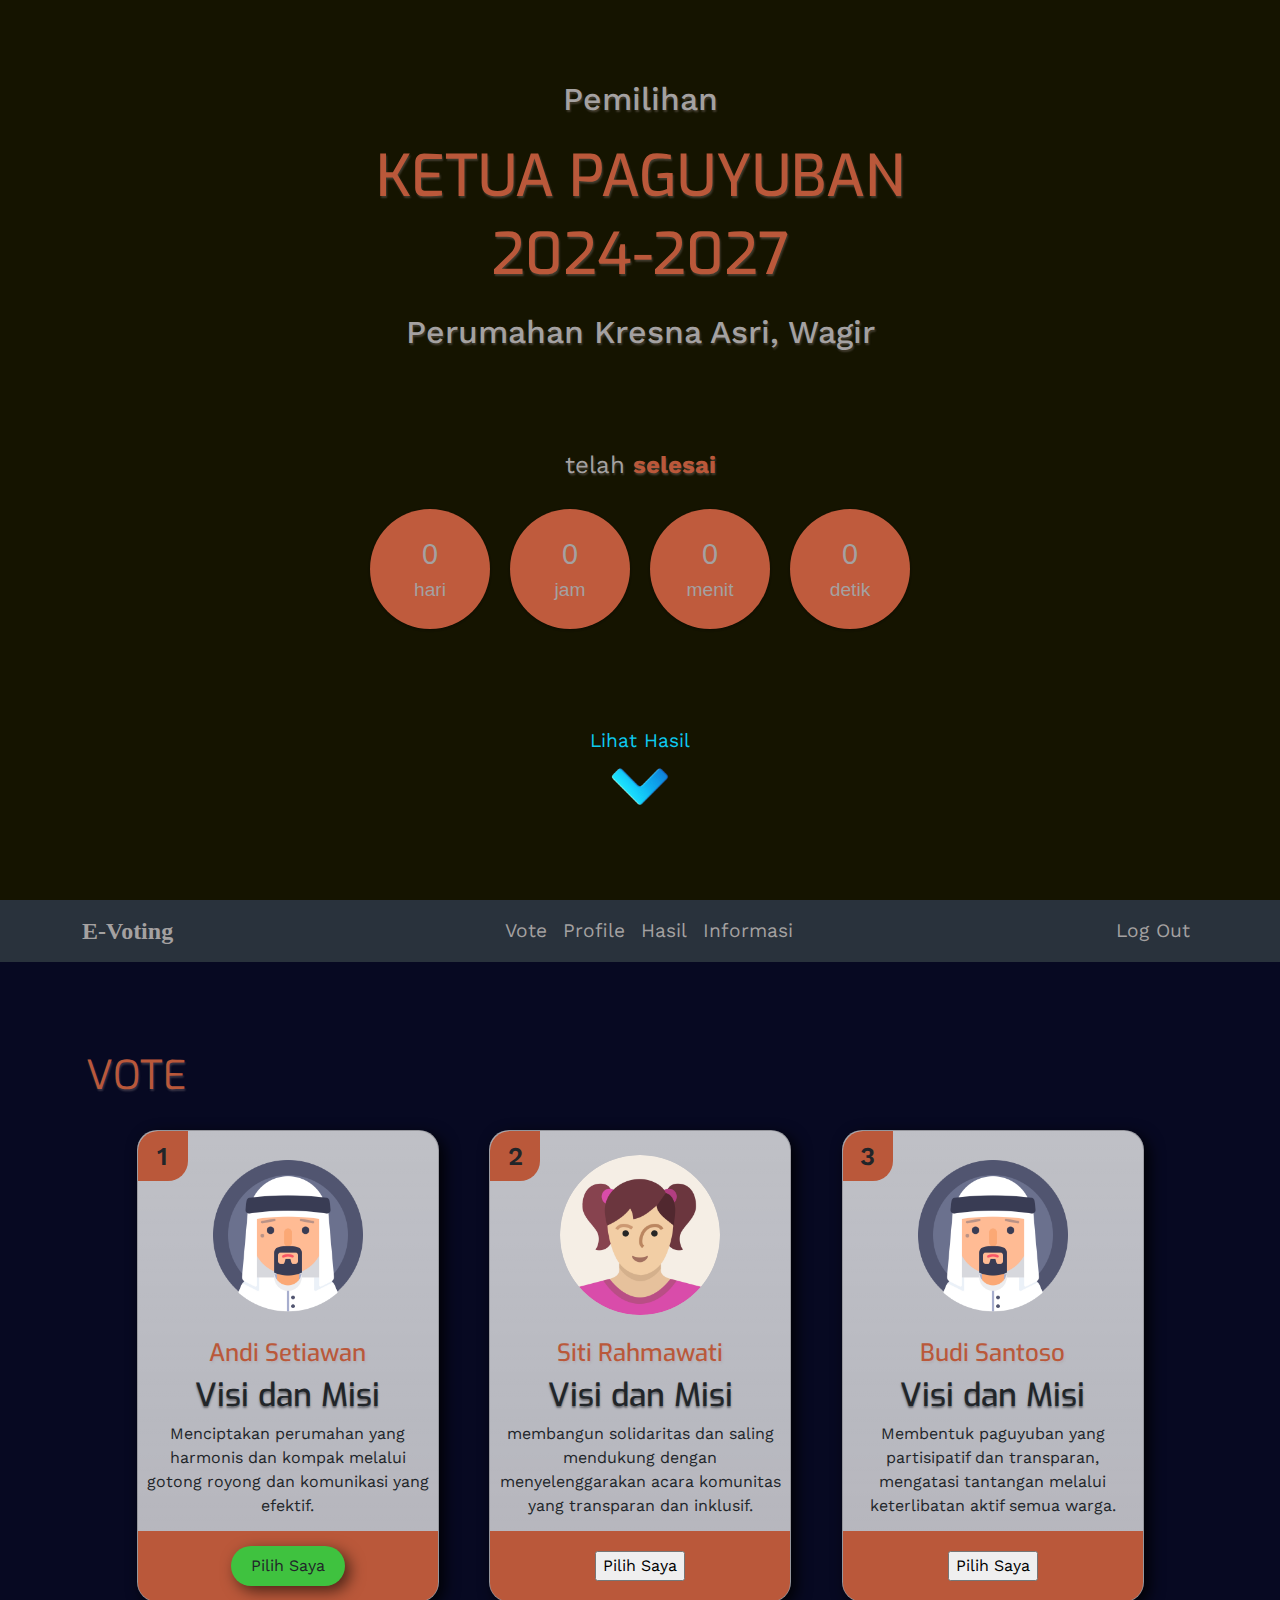
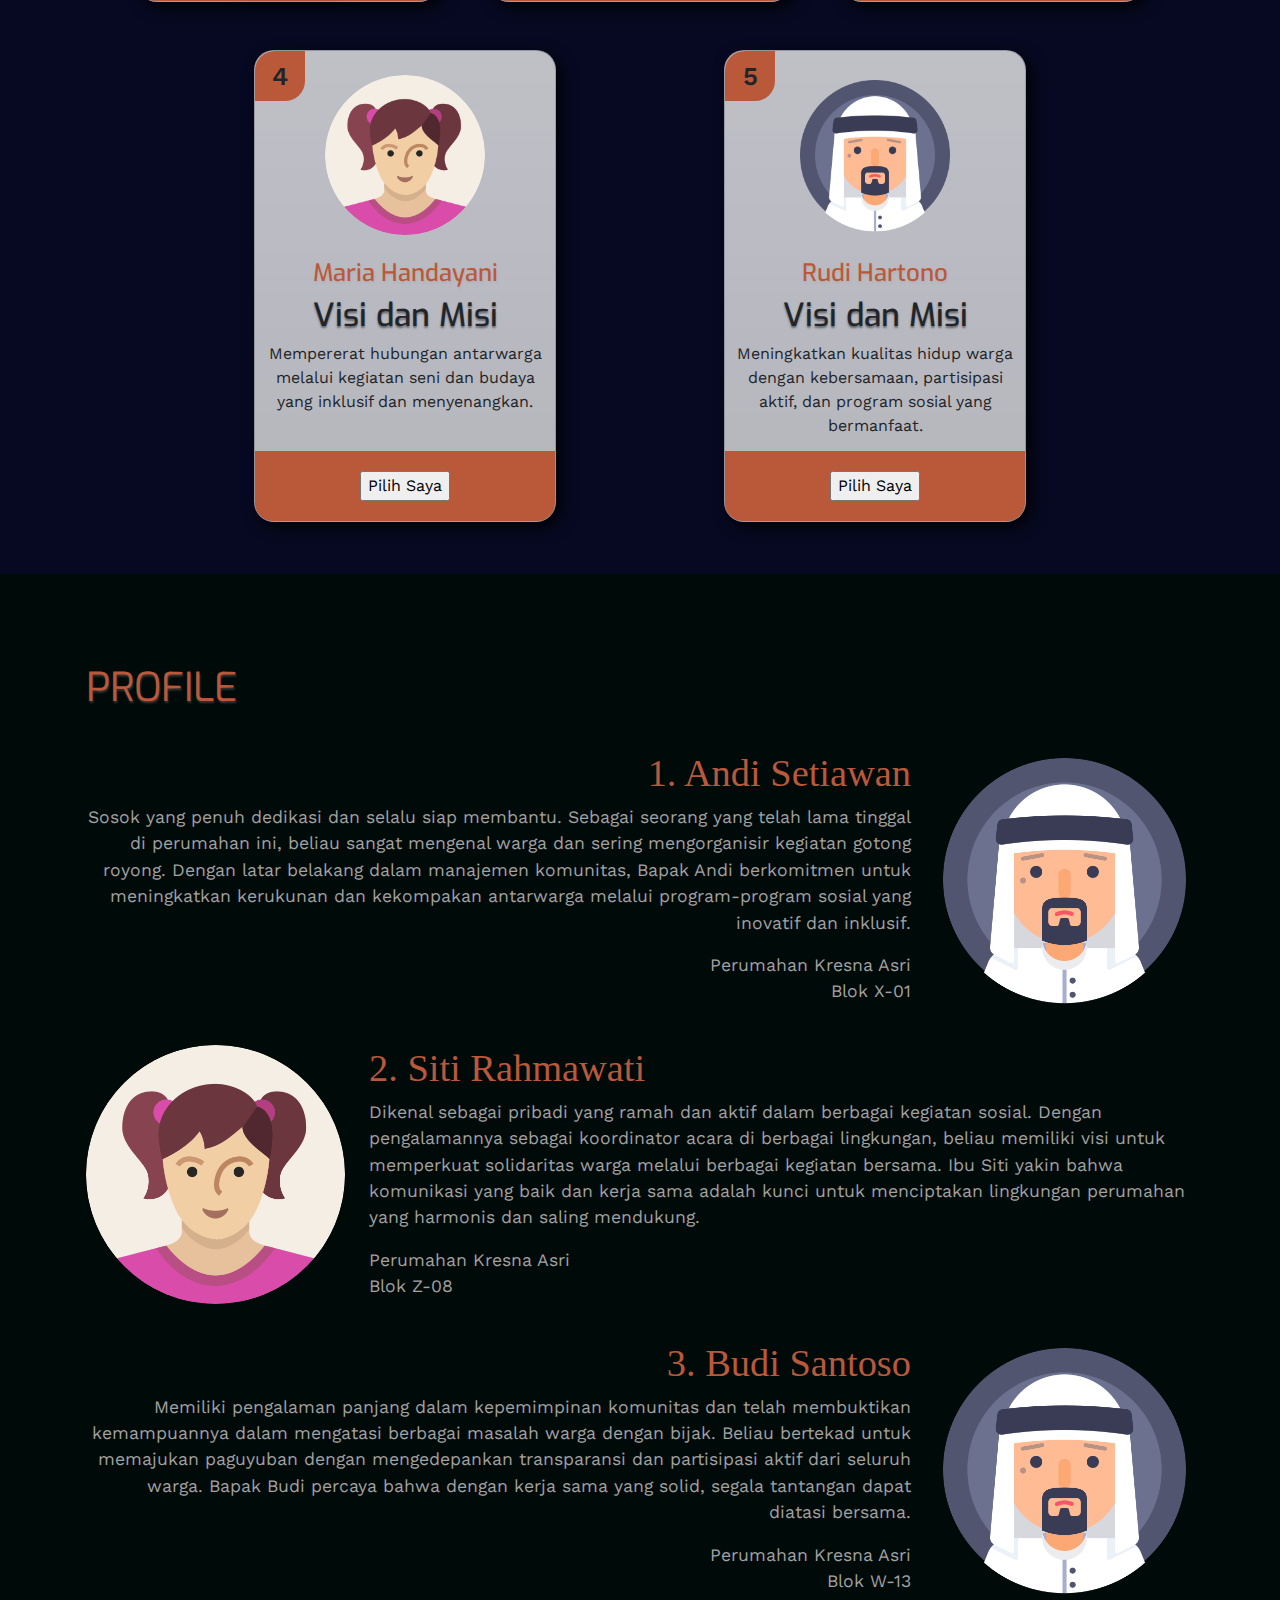
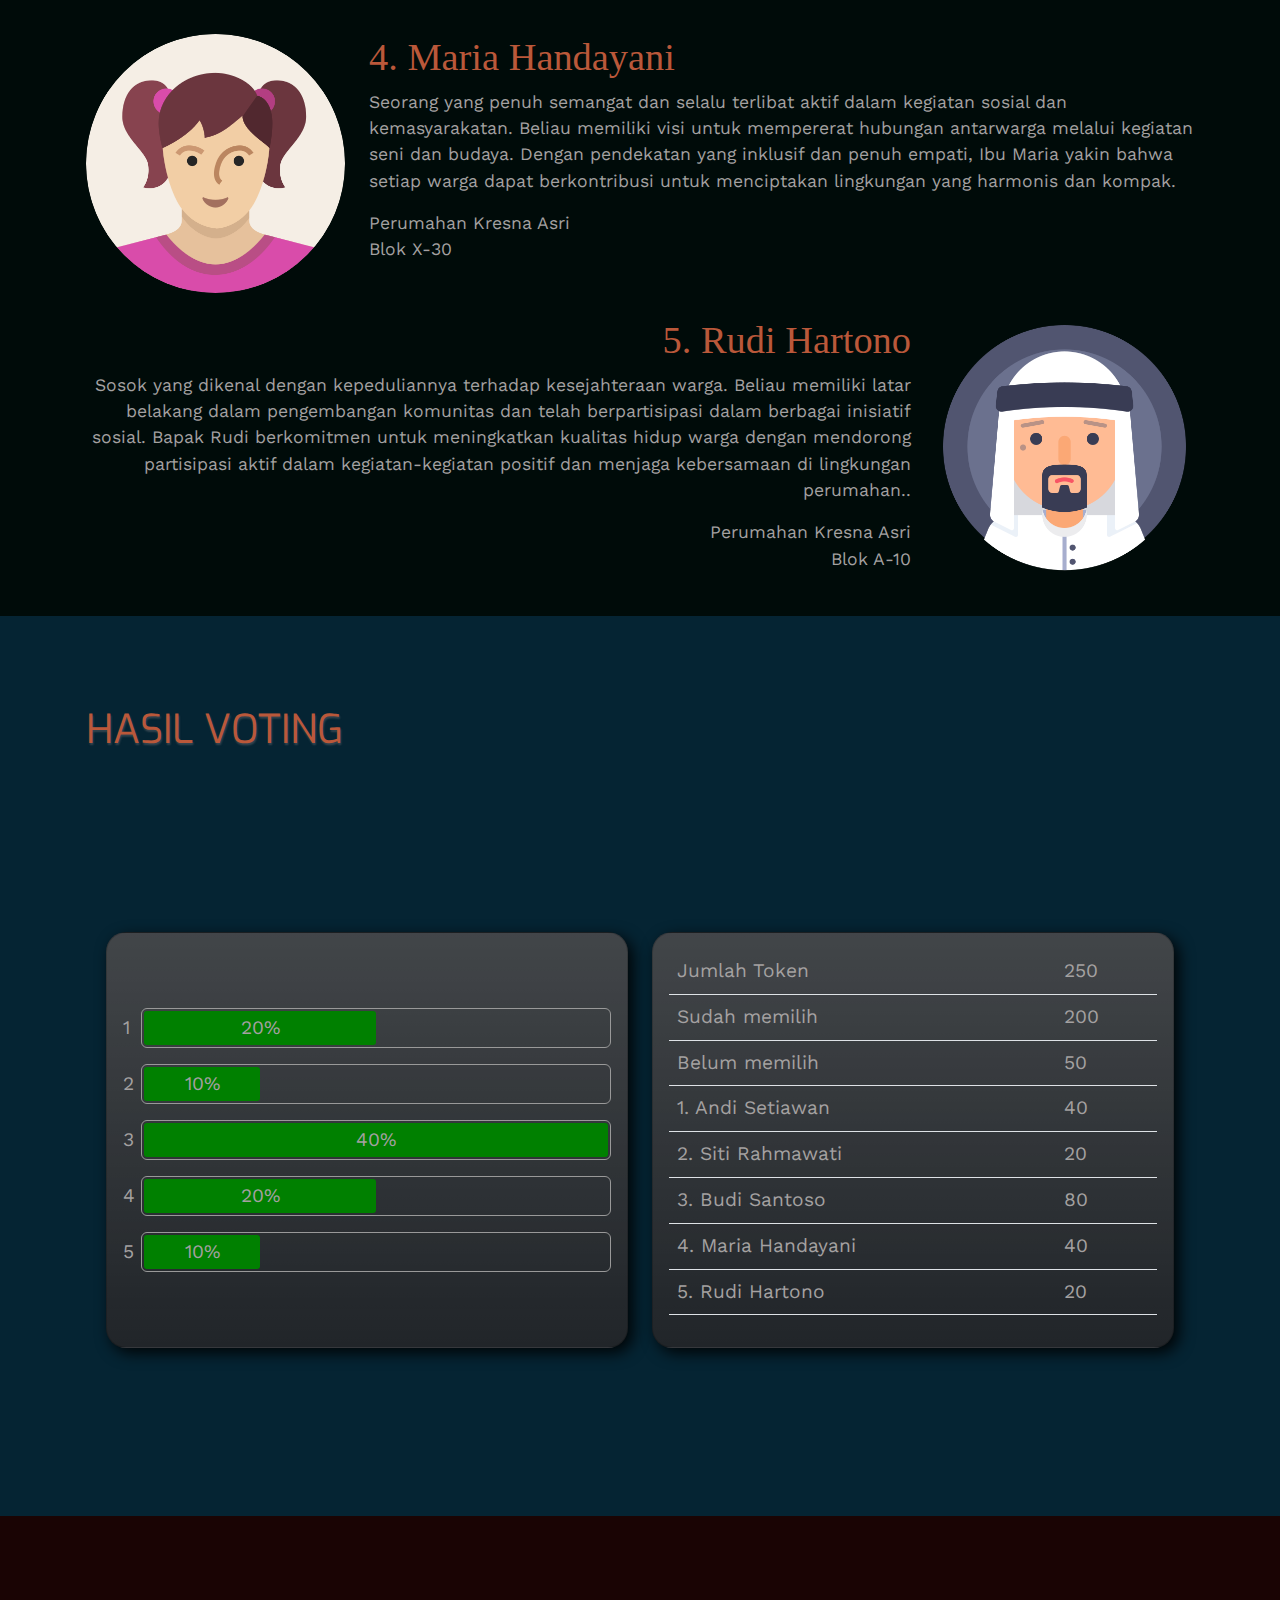
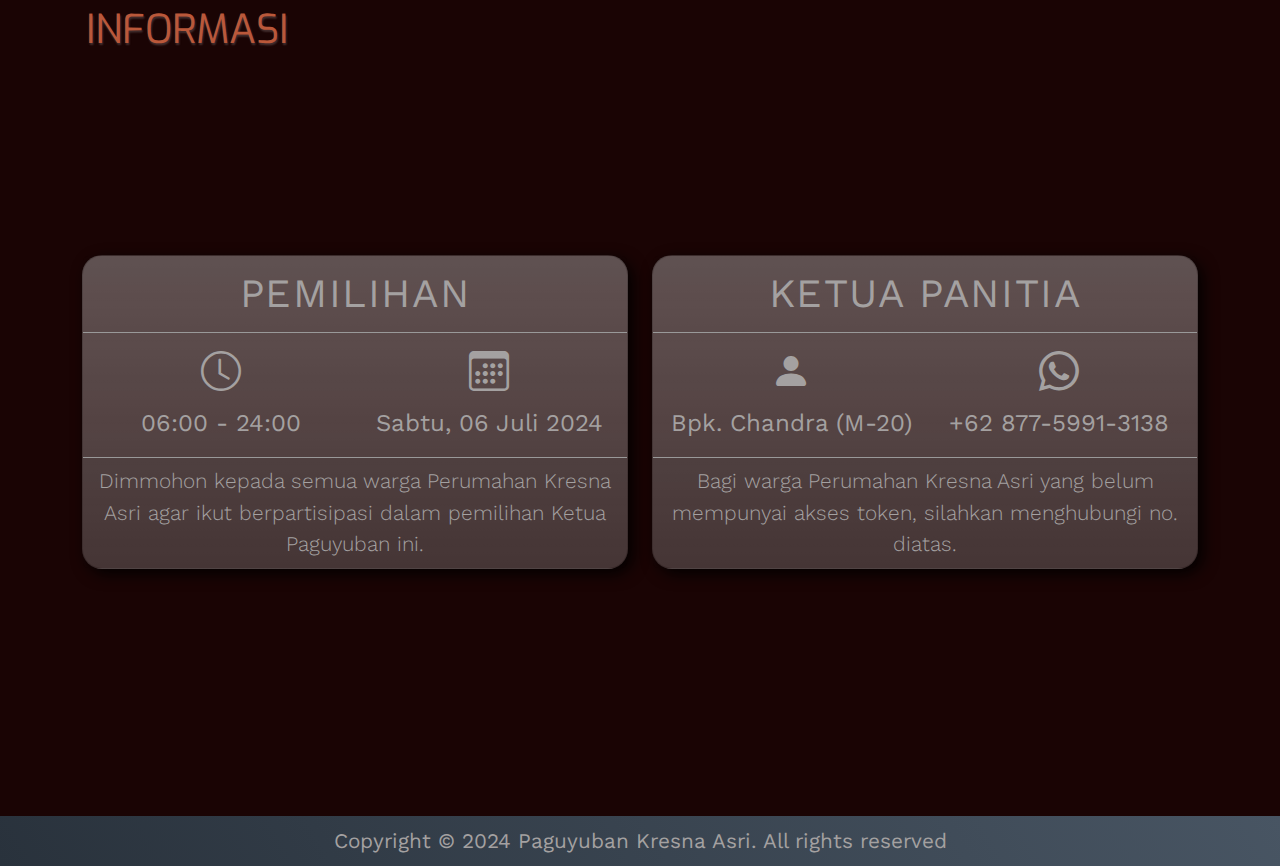
==== commit f1bedc57: "Update Link v8" ====
--- a/main.html
+++ b/main.html
@@ -112,9 +112,7 @@
                             efektif.</p>
                     </div>
                     <div class="card-button card-button-one">
-                        <div class="button">
-                            <input type="button" value="Pilih Saya" data-bs-toggle="modal" data-bs-target="#modal1">
-                        </div>
+                        <button id="btnLogin" class="btn bt" type="button">Pilih Saya</button>
                     </div>
                 </div>
 
@@ -443,12 +441,12 @@
     <!-- Modal -->
     <div>
         <div class="modal fade" id="modal1" tabindex="-1" aria-hidden="true">
-            <div class="modal-dialog modal-sm">
+            <div class="modal-dialog">
                 <div class="modal-content">
                     <div class="modal-header">
                         <button type="button" class="btn-close" data-bs-dismiss="modal" aria-label="Close"></button>
                     </div>
-                    <div class="modal-body">
+                    <div class="modal-body d-flex flex-column align-items-center justify-content-center">
                         <h4>Anda akan memilih</h4>
                         <h4>"Andi Setiawan" ?</h4>
                     </div>
--- a/main-css.css
+++ b/main-css.css
@@ -57,7 +57,13 @@
 
 /* Home */
 #home {
-  background-image: url(img/bg-home.png);
+  /* background-image: url(img/bg-home.png); */
+  background: rgb(43, 40, 1);
+  /* background: linear-gradient(
+    to bottom right,
+    rgb(40, 42, 22),
+    rgb(124, 138, 72)
+  ); */
   background-size: cover;
   background-position: center;
   position: relative;
@@ -189,18 +195,18 @@
     flex-direction: column;
   }
 
-  .card-button .button input[type="button"] {
+  .card-button .btn {
     padding: 8px 20px;
     outline: none;
     border: none;
-    background: rgb(211, 208, 208);
+    background: rgb(63, 194, 63);
     border-radius: 20px;
     font-size: 16px;
     cursor: pointer;
     box-shadow: 5px 5px 15px rgba(0, 0, 0, 0.6);
   }
 
-  .card-button .button input[type="button"]:hover {
+  .card-button .btn:hover {
     background: rgb(255, 230, 1);
   }
 }
